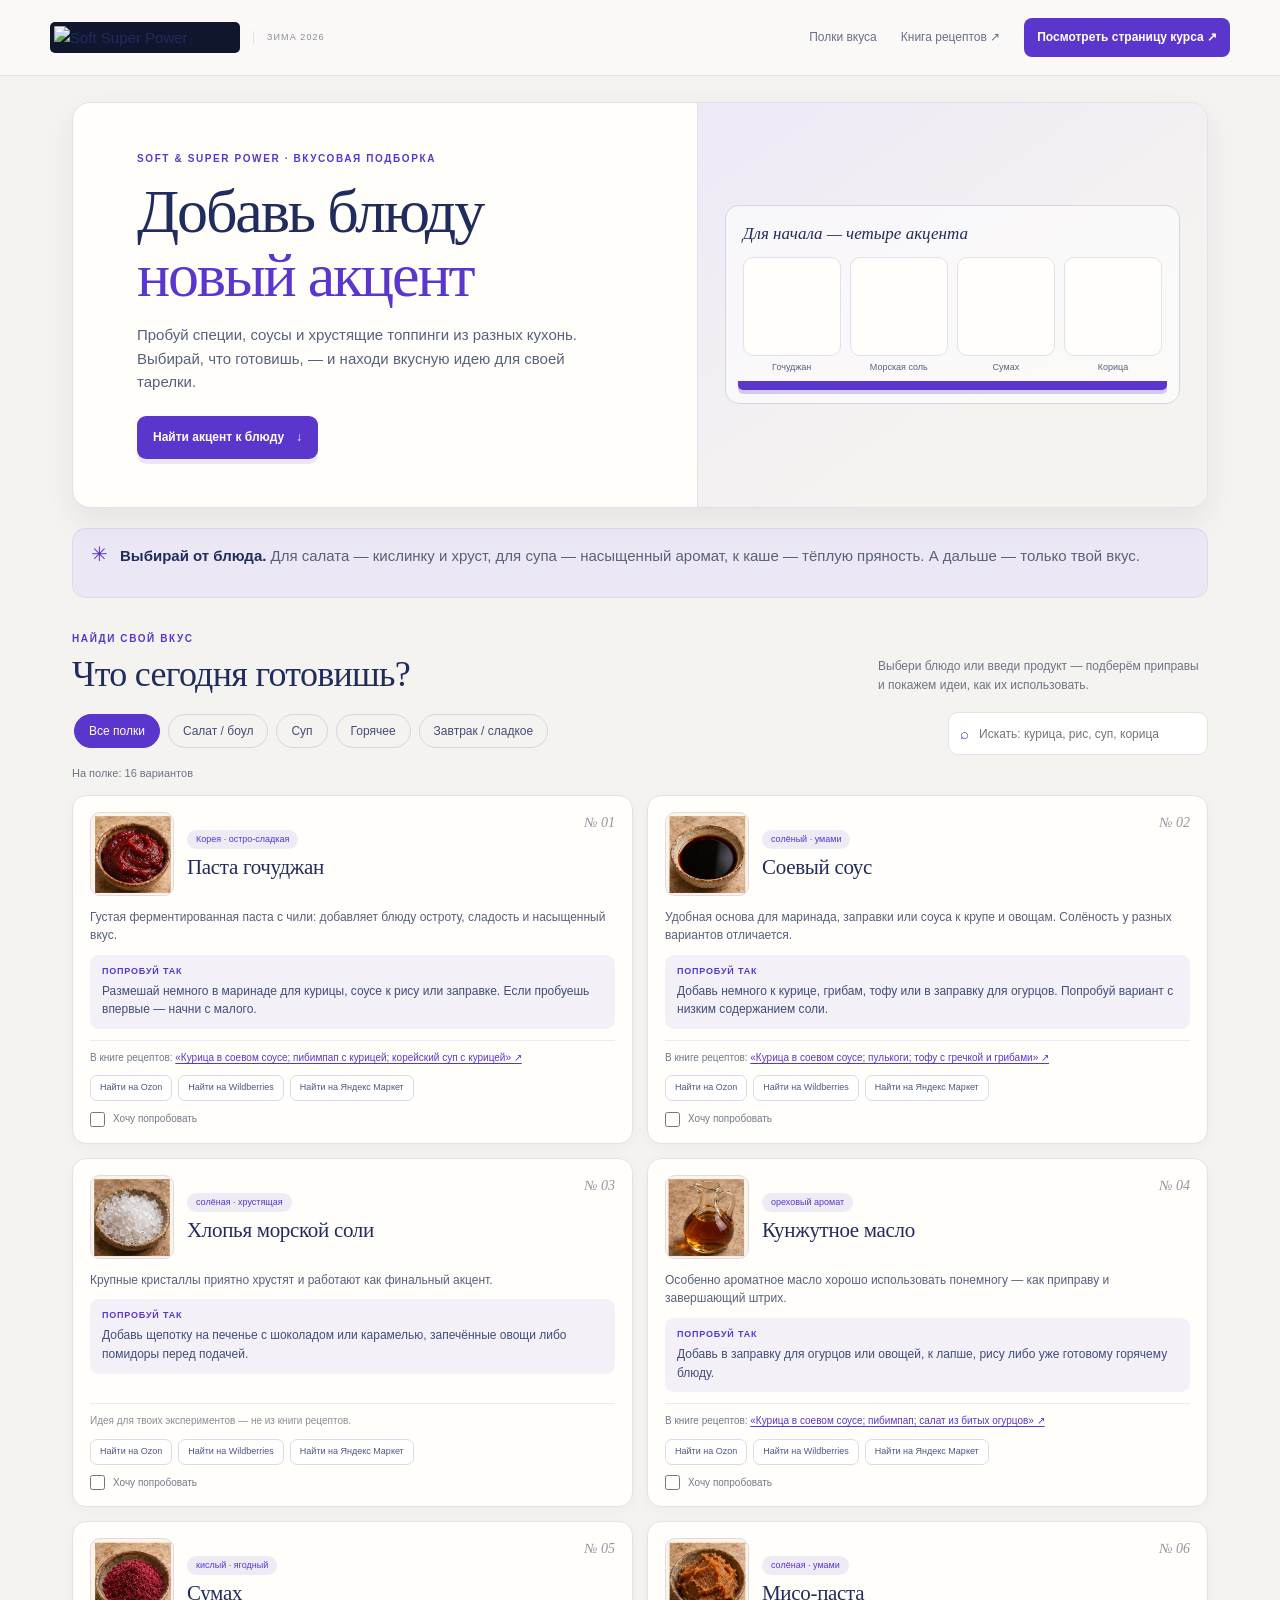
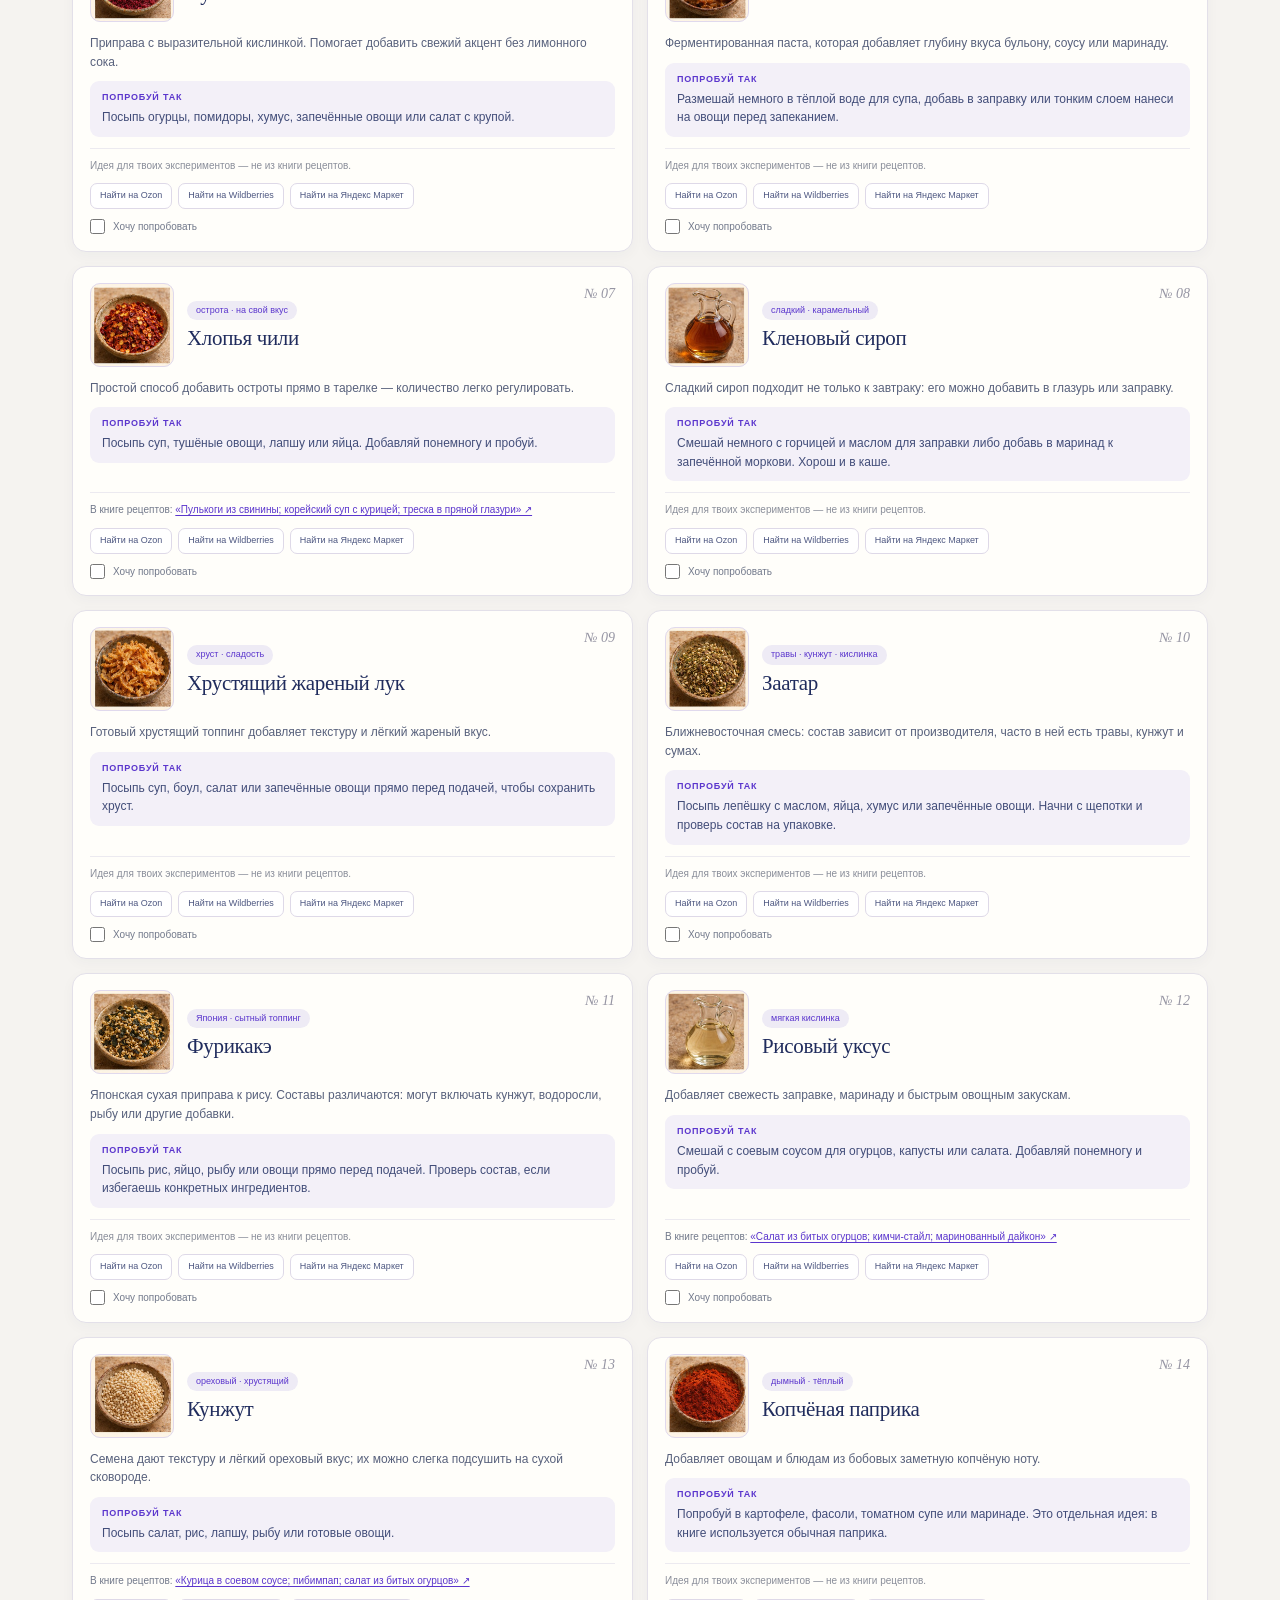
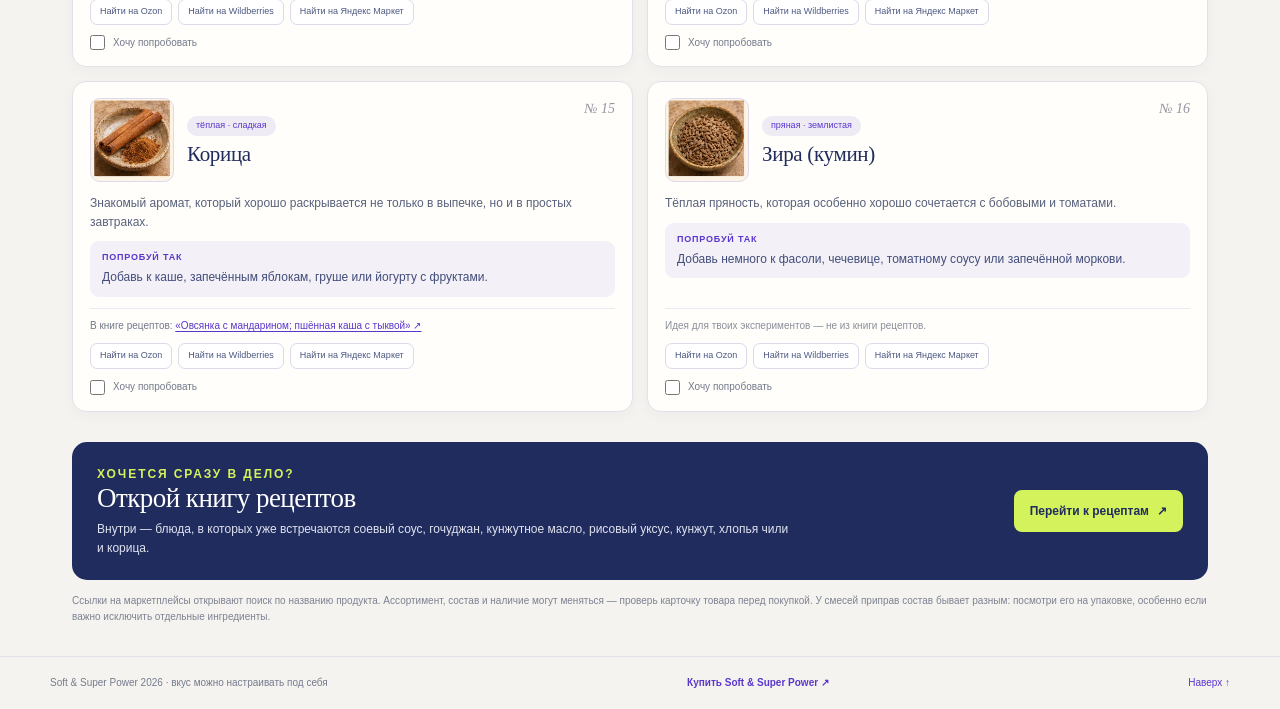
==== spices/index.html @ af10dce6 "Restore spice photos and use supplied Super Power logo" ====
<!doctype html>
<html lang="ru">
<head>
<meta charset="utf-8">
<meta name="viewport" content="width=device-width, initial-scale=1">
<meta name="theme-color" content="#f4f2eb">
<meta name="description" content="Идеи, как добавлять специи и яркие вкусовые акценты в привычные блюда.">
<title>Полка специй — Soft &amp; Super Power</title>
<style>
:root{--paper:#f5f3f0;--card:#fffefa;--ink:#202c5d;--muted:#6e7485;--line:#e3e0e9;--purple:#5b36cd;--lavender:#b6a0ed;--lime:#d3f25b;--blue:#acc9e8;--pale:#eee9f7;--shadow:0 12px 30px rgba(32,44,93,.08);--serif:Georgia,"Times New Roman",serif;--sans:Arial,Helvetica,sans-serif}
*{box-sizing:border-box}
html{scroll-behavior:smooth;scroll-padding-top:92px}
body{margin:0;background:var(--paper);color:var(--ink);font:15px/1.55 var(--sans)}
a{color:inherit}
.topbar{min-height:76px;display:flex;align-items:center;justify-content:space-between;gap:18px;padding:10px max(22px,calc((100vw - 1180px)/2));border-bottom:1px solid #e3e0e9;background:rgba(250,249,247,.96);position:sticky;top:0;z-index:5;backdrop-filter:blur(12px)}
.brand{display:flex;align-items:center;gap:13px;text-decoration:none}
.brand-logo{display:block;width:min(190px,40vw);height:auto;max-height:58px;object-fit:contain;background:#10162e;border-radius:5px;padding:4px}
.brand-season{font-size:9px;letter-spacing:.12em;color:#8a8d99;border-left:1px solid var(--line);padding-left:13px;line-height:1.5}
.topnav{display:flex;gap:24px;align-items:center}.topnav a{font-size:12px;text-decoration:none;color:#68718a}.topnav a:hover{color:var(--purple)}
.topnav .course-link{background:var(--purple);color:white;border-radius:8px;padding:10px 13px;font-weight:700}.topnav .course-link:hover{background:#4526aa;color:white}
.wrap{max-width:1180px;margin:0 auto;padding:0 22px}
.hero{margin:26px auto 0;min-height:395px;border-radius:18px;overflow:hidden;position:relative;background:var(--card);border:1px solid #e3e0e9;box-shadow:var(--shadow);display:grid;grid-template-columns:1.1fr .9fr;align-items:stretch}
.hero-copy{padding:48px clamp(26px,5vw,64px);align-self:center}
.eyebrow{font-size:10px;font-weight:700;letter-spacing:.16em;text-transform:uppercase;color:var(--purple);margin:0 0 12px}
h1,h2,h3,p{margin-top:0}
h1{font:500 clamp(38px,5vw,62px)/1.04 var(--serif);letter-spacing:-.035em;margin-bottom:16px;max-width:600px}
h1 em{font-style:normal;color:var(--purple)}
.hero-copy>p:not(.eyebrow){max-width:480px;color:#58617c;margin:0;font-size:15px}
.market-cta{display:inline-flex;align-items:center;gap:12px;margin-top:23px;background:var(--purple);color:white;border-radius:9px;padding:12px 16px;font-weight:700;font-size:12px;text-decoration:none;box-shadow:0 5px 0 rgba(91,54,205,.12)}
.market-cta:hover{background:#4526aa;transform:translateY(-1px)}
.hero-display{background:linear-gradient(145deg,#eee9f7,#f5f3f0 68%);border-left:1px solid var(--line);padding:27px;display:flex;align-items:center}
.illustrated-shelf{width:100%;border:1px solid #d9d3e6;border-radius:14px;background:rgba(255,255,255,.58);padding:18px 17px 13px;position:relative}
.shelf-caption{font:italic 17px var(--serif);color:var(--ink);margin:0 0 13px}
.shelf-items{display:grid;grid-template-columns:repeat(4,minmax(0,1fr));gap:9px}
.shelf-item{min-width:0;text-align:center;font-size:9px;line-height:1.2;color:#58617c}
.shelf-item .mini-icon{width:100%;aspect-ratio:1;display:grid;place-items:center;background:var(--card);border:1px solid #e3e0e9;border-radius:10px;margin-bottom:6px}
.mini-icon{display:block;width:100%;aspect-ratio:1;background-image:url("spice-shelf-grid.jpg");background-repeat:no-repeat;background-size:400% 400%;border-radius:8px}
.shelf-board{height:9px;border-radius:0 0 5px 5px;background:var(--purple);margin:9px -5px 0;box-shadow:0 4px 0 #d4c9ed}
.callout{background:#ece7f5;border:1px solid #e0d9ed;border-radius:13px;padding:15px 18px;margin:20px 0 31px;display:flex;align-items:flex-start;gap:12px;color:#58617c}
.callout strong{color:var(--ink)}.callout .spark{flex:0 0 auto;color:var(--purple);font-size:20px;line-height:1}
.section-head{display:flex;align-items:end;justify-content:space-between;gap:20px;margin:33px 0 16px}
.section-head .eyebrow{color:var(--purple);margin-bottom:7px}
h2{font:500 clamp(27px,3vw,36px)/1.14 var(--serif);margin-bottom:0;letter-spacing:-.02em}
.section-note{font-size:12px;color:var(--muted);max-width:330px;margin:0}
.finder{display:grid;grid-template-columns:minmax(0,1fr) auto;align-items:center;gap:16px;margin-bottom:8px}
.filters{display:flex;gap:8px;overflow-x:auto;padding:3px 2px 9px;scrollbar-width:thin}
.filter{white-space:nowrap;border:1px solid #d8d3e5;border-radius:30px;background:transparent;color:#424d79;padding:9px 14px;font:12px var(--sans);cursor:pointer;transition:.18s}
.filter:hover{border-color:var(--purple);background:#f2eff8}.filter[aria-pressed=true]{background:var(--purple);border-color:var(--purple);color:white}
.search-box{border:1px solid var(--line);background:white;border-radius:10px;display:flex;align-items:center;gap:8px;padding:9px 11px;color:var(--purple);min-width:260px}
.search-box input{border:0;outline:0;font:12px var(--sans);width:100%;color:var(--ink);background:transparent}
.search-box:focus-within{outline:2px solid var(--lavender);outline-offset:2px}
.results{font-size:11px;color:var(--muted);margin:0 0 13px}
.grid{display:grid;grid-template-columns:repeat(2,minmax(0,1fr));gap:14px}
.card{background:var(--card);border:1px solid var(--line);border-radius:14px;padding:16px 17px;box-shadow:0 4px 14px rgba(32,44,93,.035);display:flex;flex-direction:column;min-width:0;transition:transform .18s,box-shadow .18s}
.card:hover{transform:translateY(-2px);box-shadow:var(--shadow)}
.card[hidden]{display:none}
.card-top{display:flex;justify-content:space-between;align-items:center;gap:12px}
.card-heading{display:flex;align-items:center;gap:13px;min-width:0}.card-copy{min-width:0}.card-copy .tag{margin-bottom:4px}
.card h3{font:500 21px/1.12 var(--serif);margin:3px 0 3px;letter-spacing:-.015em}
.product-icon{width:84px;height:84px;flex:0 0 84px;display:block;border-radius:10px;background-color:#eee9f7;background-image:url("spice-shelf-grid.jpg");background-repeat:no-repeat;background-size:400% 400%;border:1px solid #e0d9ed}
.product-icon .accent{stroke:var(--purple);fill:var(--lime)}
.tag{display:inline-block;border-radius:30px;background:#eeebf5;color:#5b36cd;padding:4px 9px;font-size:9px;line-height:1.25}
.number{font:italic 14px var(--serif);color:#9695a3;white-space:nowrap;align-self:flex-start;margin-top:3px}
.desc{font-size:12px;color:#58617c;margin:12px 0 10px}
.try{font-size:12px;color:#424d79;padding:10px 12px;background:#f3f0f8;border-radius:9px;margin-bottom:11px}
.try strong{display:block;color:var(--purple);font-size:9px;letter-spacing:.09em;text-transform:uppercase;margin-bottom:3px}
.book-ref{border-top:1px solid #eceaf0;padding-top:9px;margin-top:auto;margin-bottom:10px;font-size:10px;color:#72798b}
.book-ref a{color:var(--purple);text-decoration-thickness:1px;text-underline-offset:2px}
.book-ref .idea{color:#8a8e9a}
.actions{display:flex;gap:6px;flex-wrap:wrap}
.market{border:1px solid #ded9e8;border-radius:7px;padding:7px 9px;text-decoration:none;color:#4d5781;font-size:9px;line-height:1.1;background:white;transition:.15s}
.market:hover,.market:focus-visible{border-color:var(--purple);background:#eeebf5;outline:none}
.tried{margin-top:10px;display:flex;align-items:center;gap:8px;color:#72798b;font-size:10px;cursor:pointer;user-select:none}
.tried input{width:15px;height:15px;accent-color:var(--purple);margin:0}
.tried input:focus-visible{outline:2px solid var(--purple);outline-offset:2px}
.card.is-tried{background:#fbfaff;border-color:#b6a0ed}.card.is-tried h3:after{content:" ✓";font:13px var(--sans);color:var(--purple)}
.empty{grid-column:1/-1;padding:32px;text-align:center;color:var(--muted);background:var(--card);border-radius:14px;border:1px solid var(--line)}
.guide{margin:30px 0 0;background:#202c5d;border-radius:15px;padding:23px 25px;display:grid;grid-template-columns:1fr auto;align-items:center;gap:20px;color:white}
.guide .eyebrow{color:var(--lime)}.guide h2{font-size:27px;margin:0 0 6px;color:white}.guide p{margin:0;color:#e0e3f0;font-size:12px;max-width:700px}
.guide-link{display:inline-flex;align-items:center;gap:8px;text-decoration:none;color:#202c5d;background:var(--lime);padding:12px 16px;border-radius:8px;font-size:12px;font-weight:700;white-space:nowrap}
.guide-link:hover{background:#e3ff82}
.note{font-size:10px;color:#7d8291;margin:13px 0 32px}
footer{border-top:1px solid var(--line);padding:18px max(22px,calc((100vw - 1180px)/2));display:flex;justify-content:space-between;align-items:center;gap:14px;color:#747b8c;font-size:10px}
footer a{color:var(--purple);text-decoration:none}footer .footer-course{font-weight:700}
@media(max-width:850px){.topnav{gap:13px}.finder{grid-template-columns:1fr}.search-box{min-width:0;width:min(100%,380px)}.section-head{align-items:flex-start}.section-note{max-width:260px}}
@media(max-width:620px){.topbar{min-height:64px;padding:8px 15px;gap:8px}.brand{gap:8px}.brand-logo{width:min(145px,38vw);max-height:46px}.brand-season{font-size:8px;padding-left:8px}.topnav{gap:0}.topnav a:not(.course-link){display:none}.topnav .course-link{font-size:9px;padding:9px 10px;max-width:150px;text-align:center}
.wrap{padding:0 15px}.hero{margin-top:14px;grid-template-columns:1fr;min-height:0}.hero-copy{padding:26px 21px 20px}h1{font-size:clamp(37px,10vw,48px);max-width:100%;margin-bottom:11px}.hero-copy>p:not(.eyebrow){font-size:13px;line-height:1.5}.eyebrow{font-size:9px;margin-bottom:8px}.market-cta{margin-top:16px;padding:11px 13px;font-size:11px}.hero-display{border-left:0;border-top:1px solid var(--line);padding:14px 16px 17px}.illustrated-shelf{padding:11px 10px 9px}.shelf-caption{font-size:14px;margin-bottom:9px}.shelf-items{grid-template-columns:repeat(2,minmax(0,1fr));gap:10px 12px}.shelf-item{font-size:9px}.shelf-item .mini-icon{border-radius:8px;margin-bottom:5px}.shelf-item:nth-child(-n+2){border-bottom:5px solid var(--purple);padding-bottom:8px}.shelf-board{height:7px;margin-top:7px}
.callout{margin:14px 0 25px;padding:13px 14px;font-size:12px;line-height:1.5}.section-head{display:block;margin:27px 0 12px}.section-note{max-width:100%;margin-top:8px}.finder{gap:8px}.filters{margin-right:-15px;padding-right:15px}.search-box{width:100%}.grid{grid-template-columns:1fr;gap:10px}.card{padding:13px}.card h3{font-size:19px}.product-icon{width:72px;height:72px;flex-basis:72px;border-radius:9px}.desc{font-size:12px}.try{font-size:11px}.market{font-size:8px;padding:7px 8px}
.guide{grid-template-columns:1fr;padding:19px 17px;gap:13px}.guide h2{font-size:25px}.guide-link{justify-content:center;width:100%}.note{line-height:1.45;margin-bottom:25px}footer{padding:16px 15px;align-items:flex-start;flex-wrap:wrap}footer .footer-course{width:100%;order:-1}}
@media(max-width:360px){.brand-logo{width:min(128px,42vw)}.brand-season{display:none}.hero-copy{padding:23px 17px 17px}.product-icon{width:60px;height:60px;flex-basis:60px}.card-heading{gap:10px}.card h3{font-size:18px}.market{font-size:8px;padding:7px 6px}}
</style>
</head>
<body>
<header class="topbar">
<a class="brand" href="https://kseniajarikova.github.io/seasonka-winter-menu/" aria-label="Super Power — к книге рецептов">
<img class="brand-logo" src="super-power-logo.png" alt="Soft Super Power">
<span class="brand-season">ЗИМА 2026</span>
</a>
<nav class="topnav" aria-label="Основная навигация">
<a href="#shelves">Полки вкуса</a><a href="https://kseniajarikova.github.io/seasonka-winter-menu/#recipes">Книга рецептов ↗</a><a class="course-link" href="https://sektaschool.ru/online/winterpower">Посмотреть страницу курса ↗</a>
</nav>
</header>
<main class="wrap">
<section class="hero" aria-labelledby="page-title">
<div class="hero-copy">
<p class="eyebrow">Soft &amp; Super Power · вкусовая подборка</p>
<h1 id="page-title">Добавь блюду <em>новый акцент</em></h1>
<p>Пробуй специи, соусы и хрустящие топпинги из разных кухонь. Выбирай, что готовишь, — и находи вкусную идею для своей тарелки.</p>
<a class="market-cta" href="#shelves">Найти акцент к блюду <span aria-hidden="true">↓</span></a>
</div>
<div class="hero-display" role="group" aria-label="Приправы на полках">
<div class="illustrated-shelf">
<p class="shelf-caption">Для начала — четыре акцента</p>
<div class="shelf-items" id="heroSpices"></div>
<div class="shelf-board" aria-hidden="true"></div>
</div>
</div>
</section>
<div class="callout"><span class="spark" aria-hidden="true">✳</span><p><strong>Выбирай от блюда.</strong> Для салата — кислинку и хруст, для супа — насыщенный аромат, к каше — тёплую пряность. А дальше — только твой вкус.</p></div>
<section id="shelves" aria-labelledby="shelf-title">
<div class="section-head"><div><p class="eyebrow">Найди свой вкус</p><h2 id="shelf-title">Что сегодня готовишь?</h2></div><p class="section-note">Выбери блюдо или введи продукт — подберём приправы и покажем идеи, как их использовать.</p></div>
<div class="finder"><div class="filters" role="group" aria-label="Что готовишь?">
<button class="filter" type="button" data-filter="all" aria-pressed="true">Все полки</button>
<button class="filter" type="button" data-filter="salad" aria-pressed="false">Салат / боул</button>
<button class="filter" type="button" data-filter="soup" aria-pressed="false">Суп</button>
<button class="filter" type="button" data-filter="hot" aria-pressed="false">Горячее</button>
<button class="filter" type="button" data-filter="sweet" aria-pressed="false">Завтрак / сладкое</button>
</div><label class="search-box"><span aria-hidden="true">⌕</span><input id="spiceSearch" type="search" placeholder="Искать: курица, рис, суп, корица" aria-label="Поиск по специям и применению"></label></div>
<p class="results" id="results" aria-live="polite"></p>
<div class="grid" id="cards"></div><div class="empty" id="emptyState" hidden>Пока ничего не нашлось. Попробуй другое слово или выбери все полки.</div>
</section>
<section class="guide" aria-labelledby="guide-title">
<div><p class="eyebrow">Хочется сразу в дело?</p><h2 id="guide-title">Открой книгу рецептов</h2><p>Внутри — блюда, в которых уже встречаются соевый соус, гочуджан, кунжутное масло, рисовый уксус, кунжут, хлопья чили и корица.</p></div>
<a class="guide-link" href="https://kseniajarikova.github.io/seasonka-winter-menu/#recipes">Перейти к рецептам <span aria-hidden="true">↗</span></a>
</section>
<p class="note">Ссылки на маркетплейсы открывают поиск по названию продукта. Ассортимент, состав и наличие могут меняться — проверь карточку товара перед покупкой. У смесей приправ состав бывает разным: посмотри его на упаковке, особенно если важно исключить отдельные ингредиенты.</p>
</main>
<footer><span>Soft &amp; Super Power 2026 · вкус можно настраивать под себя</span><a class="footer-course" href="https://sektaschool.ru/online/winterpower">Купить Soft &amp; Super Power ↗</a><a href="#page-title">Наверх ↑</a></footer>
<script>
(function(){
"use strict";
var bookUrl="https://kseniajarikova.github.io/seasonka-winter-menu/#recipes";
var products=[
{id:"gochujang",name:"Паста гочуджан",tag:"Корея · остро-сладкая",desc:"Густая ферментированная паста с чили: добавляет блюду остроту, сладость и насыщенный вкус.",try:"Размешай немного в маринаде для курицы, соусе к рису или заправке. Если пробуешь впервые — начни с малого.",cats:["hot","soup"],book:"Курица в соевом соусе; пибимпап с курицей; корейский суп с курицей"},
{id:"soy",name:"Соевый соус",tag:"солёный · умами",desc:"Удобная основа для маринада, заправки или соуса к крупе и овощам. Солёность у разных вариантов отличается.",try:"Добавь немного к курице, грибам, тофу или в заправку для огурцов. Попробуй вариант с низким содержанием соли.",cats:["salad","hot","soup"],book:"Курица в соевом соусе; пулькоги; тофу с гречкой и грибами"},
{id:"salt",name:"Хлопья морской соли",tag:"солёная · хрустящая",desc:"Крупные кристаллы приятно хрустят и работают как финальный акцент.",try:"Добавь щепотку на печенье с шоколадом или карамелью, запечённые овощи либо помидоры перед подачей.",cats:["sweet","salad","hot"],book:null},
{id:"sesame-oil",name:"Кунжутное масло",tag:"ореховый аромат",desc:"Особенно ароматное масло хорошо использовать понемногу — как приправу и завершающий штрих.",try:"Добавь в заправку для огурцов или овощей, к лапше, рису либо уже готовому горячему блюду.",cats:["salad","hot","soup"],book:"Курица в соевом соусе; пибимпап; салат из битых огурцов"},
{id:"sumac",name:"Сумах",tag:"кислый · ягодный",desc:"Приправа с выразительной кислинкой. Помогает добавить свежий акцент без лимонного сока.",try:"Посыпь огурцы, помидоры, хумус, запечённые овощи или салат с крупой.",cats:["salad","hot"],book:null},
{id:"miso",name:"Мисо-паста",tag:"солёная · умами",desc:"Ферментированная паста, которая добавляет глубину вкуса бульону, соусу или маринаду.",try:"Размешай немного в тёплой воде для супа, добавь в заправку или тонким слоем нанеси на овощи перед запеканием.",cats:["soup","hot","salad"],book:null},
{id:"chili",name:"Хлопья чили",tag:"острота · на свой вкус",desc:"Простой способ добавить остроты прямо в тарелке — количество легко регулировать.",try:"Посыпь суп, тушёные овощи, лапшу или яйца. Добавляй понемногу и пробуй.",cats:["soup","hot","salad"],book:"Пулькоги из свинины; корейский суп с курицей; треска в пряной глазури"},
{id:"maple",name:"Кленовый сироп",tag:"сладкий · карамельный",desc:"Сладкий сироп подходит не только к завтраку: его можно добавить в глазурь или заправку.",try:"Смешай немного с горчицей и маслом для заправки либо добавь в маринад к запечённой моркови. Хорош и в каше.",cats:["sweet","salad","hot"],book:null},
{id:"onion",name:"Хрустящий жареный лук",tag:"хруст · сладость",desc:"Готовый хрустящий топпинг добавляет текстуру и лёгкий жареный вкус.",try:"Посыпь суп, боул, салат или запечённые овощи прямо перед подачей, чтобы сохранить хруст.",cats:["soup","salad","hot"],book:null},
{id:"zaatar",name:"Заатар",tag:"травы · кунжут · кислинка",desc:"Ближневосточная смесь: состав зависит от производителя, часто в ней есть травы, кунжут и сумах.",try:"Посыпь лепёшку с маслом, яйца, хумус или запечённые овощи. Начни с щепотки и проверь состав на упаковке.",cats:["salad","hot"],book:null},
{id:"furikake",name:"Фурикакэ",tag:"Япония · сытный топпинг",desc:"Японская сухая приправа к рису. Составы различаются: могут включать кунжут, водоросли, рыбу или другие добавки.",try:"Посыпь рис, яйцо, рыбу или овощи прямо перед подачей. Проверь состав, если избегаешь конкретных ингредиентов.",cats:["hot","soup"],book:null},
{id:"rice-vinegar",name:"Рисовый уксус",tag:"мягкая кислинка",desc:"Добавляет свежесть заправке, маринаду и быстрым овощным закускам.",try:"Смешай с соевым соусом для огурцов, капусты или салата. Добавляй понемногу и пробуй.",cats:["salad","hot","soup"],book:"Салат из битых огурцов; кимчи-стайл; маринованный дайкон"},
{id:"sesame",name:"Кунжут",tag:"ореховый · хрустящий",desc:"Семена дают текстуру и лёгкий ореховый вкус; их можно слегка подсушить на сухой сковороде.",try:"Посыпь салат, рис, лапшу, рыбу или готовые овощи.",cats:["salad","hot","soup"],book:"Курица в соевом соусе; пибимпап; салат из битых огурцов"},
{id:"smoked-paprika",name:"Копчёная паприка",tag:"дымный · тёплый",desc:"Добавляет овощам и блюдам из бобовых заметную копчёную ноту.",try:"Попробуй в картофеле, фасоли, томатном супе или маринаде. Это отдельная идея: в книге используется обычная паприка.",cats:["hot","soup"],book:null},
{id:"cinnamon",name:"Корица",tag:"тёплая · сладкая",desc:"Знакомый аромат, который хорошо раскрывается не только в выпечке, но и в простых завтраках.",try:"Добавь к каше, запечённым яблокам, груше или йогурту с фруктами.",cats:["sweet"],book:"Овсянка с мандарином; пшённая каша с тыквой"},
{id:"cumin",name:"Зира (кумин)",tag:"пряная · землистая",desc:"Тёплая пряность, которая особенно хорошо сочетается с бобовыми и томатами.",try:"Добавь немного к фасоли, чечевице, томатному соусу или запечённой моркови.",cats:["hot","soup"],book:null}
];
var labels={all:"Что сегодня готовишь?",salad:"Идеи к салату или боулу",soup:"Идеи к супу",hot:"Идеи к горячему",sweet:"Идеи к завтраку и сладкому"};
var cards=document.getElementById("cards");
var results=document.getElementById("results");
var searchInput=document.getElementById("spiceSearch");
var emptyState=document.getElementById("emptyState");
var activeFilter="all";
function make(tag,attrs,content){var el=document.createElement(tag);Object.keys(attrs||{}).forEach(function(k){if(k==="className")el.className=attrs[k];else el.setAttribute(k,attrs[k]);});if(content!==undefined)el.textContent=content;return el;}
function marketplaceUrl(base,name){return base+encodeURIComponent(name);}
function createCard(p,index){
var textSearch=(p.name+" "+p.tag+" "+p.desc+" "+p.try+" "+(p.book||"")).toLowerCase();
var article=make("article",{className:"card","data-tags":p.cats.join(" "),"data-search":textSearch});
var top=make("div",{className:"card-top"});
var left=make("div",{className:"card-heading"});
var icon=make("div",{className:"product-icon",role:"img","aria-label":"Фото продукта: "+p.name});
icon.style.backgroundPosition=((index%4)*100/3)+"% "+(Math.floor(index/4)*100/3)+"%";left.appendChild(icon);
var copy=make("div",{className:"card-copy"});
copy.appendChild(make("span",{className:"tag"},p.tag));
copy.appendChild(make("h3",{},p.name));left.appendChild(copy);
top.appendChild(left);top.appendChild(make("span",{className:"number"},"№ "+String(index+1).padStart(2,"0")));
article.appendChild(top);
article.appendChild(make("p",{className:"desc"},p.desc));
var idea=make("div",{className:"try"});idea.appendChild(make("strong",{},"Попробуй так"));idea.appendChild(document.createTextNode(p.try));article.appendChild(idea);
var ref=make("div",{className:"book-ref"});
if(p.book){ref.appendChild(make("span",{},"В книге рецептов: "));var a=make("a",{href:bookUrl,target:"_blank",rel:"noopener"},"«"+p.book+"» ↗");ref.appendChild(a);}
else ref.appendChild(make("span",{className:"idea"},"Идея для твоих экспериментов — не из книги рецептов."));
article.appendChild(ref);
var actions=make("div",{className:"actions","aria-label":"Поиск товара на маркетплейсе"});
[
["Ozon","https://www.ozon.ru/search/?text="],
["Wildberries","https://www.wildberries.ru/catalog/0/search.aspx?search="],
["Яндекс Маркет","https://market.yandex.ru/search?text="]
].forEach(function(m){var a=make("a",{className:"market",href:marketplaceUrl(m[1],p.name),target:"_blank",rel:"noopener"},"Найти на "+m[0]);actions.appendChild(a);});
article.appendChild(actions);
var label=make("label",{className:"tried"});
var check=make("input",{type:"checkbox","data-save":p.id,"aria-label":"Хочу попробовать: "+p.name});
label.appendChild(check);label.appendChild(document.createTextNode("Хочу попробовать"));
article.appendChild(label);return article;
}
products.forEach(function(p,i){cards.appendChild(createCard(p,i));});
var heroSpices=document.getElementById("heroSpices");
["gochujang","salt","sumac","cinnamon"].forEach(function(id){
var p=products.find(function(item){return item.id===id;});
if(!p)return;
var item=document.createElement("div");item.className="shelf-item";
var icon=document.createElement("span");icon.className="mini-icon";icon.setAttribute("aria-hidden","true");var heroIndex=products.indexOf(p);icon.style.backgroundPosition=((heroIndex%4)*100/3)+"% "+(Math.floor(heroIndex/4)*100/3)+"%";
var label=document.createElement("span");label.textContent=({"gochujang":"Гочуджан","salt":"Морская соль","sumac":"Сумах","cinnamon":"Корица"})[id];
item.appendChild(icon);item.appendChild(label);heroSpices.appendChild(item);
});
function renderFilter(filter){
activeFilter=filter;var visible=0;var query=searchInput.value.trim().toLowerCase();
Array.prototype.forEach.call(cards.querySelectorAll(".card"),function(card){
var tags=card.getAttribute("data-tags").split(" ");
var usageMatch=filter==="all"||tags.indexOf(filter)>=0;
var searchMatch=!query||card.getAttribute("data-search").indexOf(query)>=0;
var show=usageMatch&&searchMatch;card.hidden=!show;if(show)visible++;
});
results.textContent="На полке: "+visible+" "+(visible===1?"вариант":visible<5?"варианта":"вариантов");
emptyState.hidden=visible!==0;
document.getElementById("shelf-title").textContent=filter==="all"?"Что сегодня готовишь?":labels[filter];
Array.prototype.forEach.call(document.querySelectorAll(".filter"),function(b){b.setAttribute("aria-pressed",String(b.getAttribute("data-filter")===filter));});
}
document.querySelectorAll(".filter").forEach(function(b){b.addEventListener("click",function(){renderFilter(b.getAttribute("data-filter"));});});
searchInput.addEventListener("input",function(){renderFilter(activeFilter);});
var storageKey="softpower-spice-shelf-v1",saved={};
try{saved=JSON.parse(localStorage.getItem(storageKey)||"{}")||{};}catch(e){saved={};}
document.querySelectorAll("[data-save]").forEach(function(input){
var id=input.getAttribute("data-save"),card=input.closest(".card");
input.checked=!!saved[id];card.classList.toggle("is-tried",input.checked);
input.addEventListener("change",function(){saved[id]=input.checked;card.classList.toggle("is-tried",input.checked);try{localStorage.setItem(storageKey,JSON.stringify(saved));}catch(e){}});
});
renderFilter("all");
})();
</script>
</body>
</html>
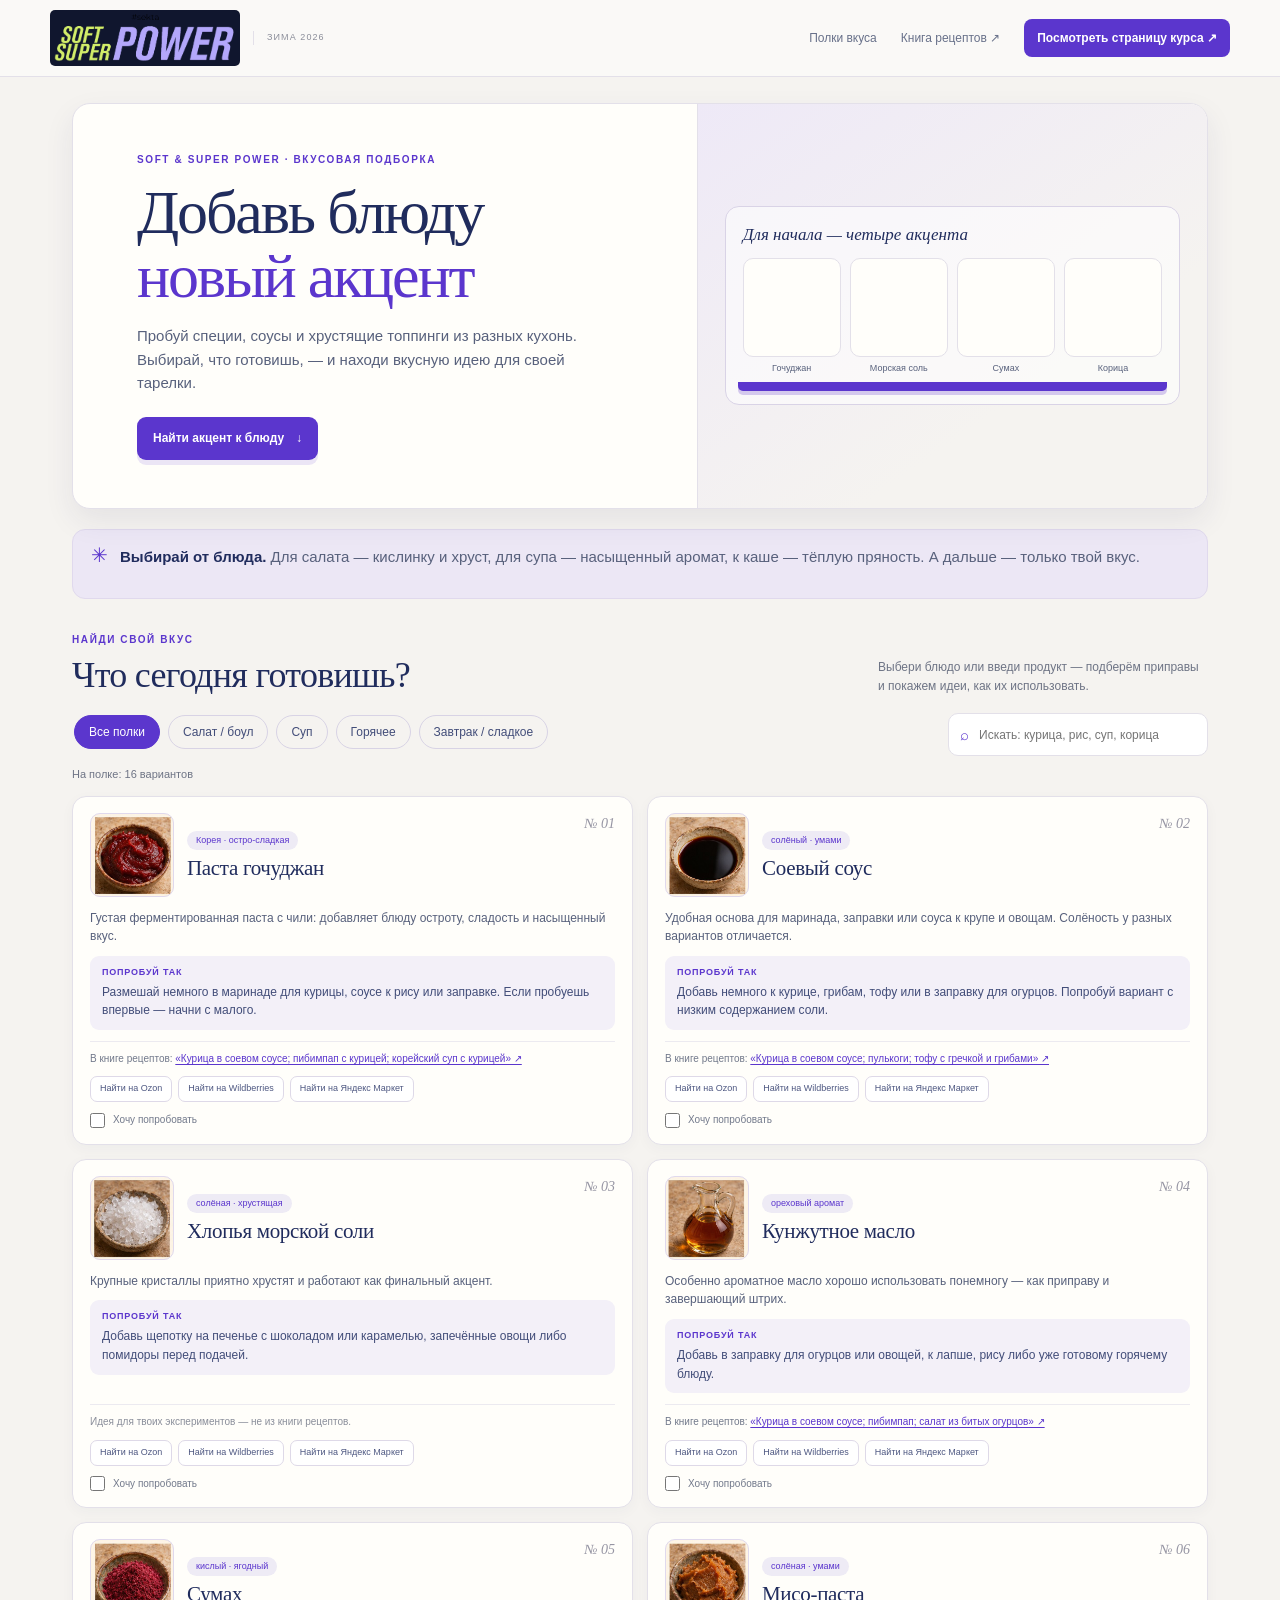
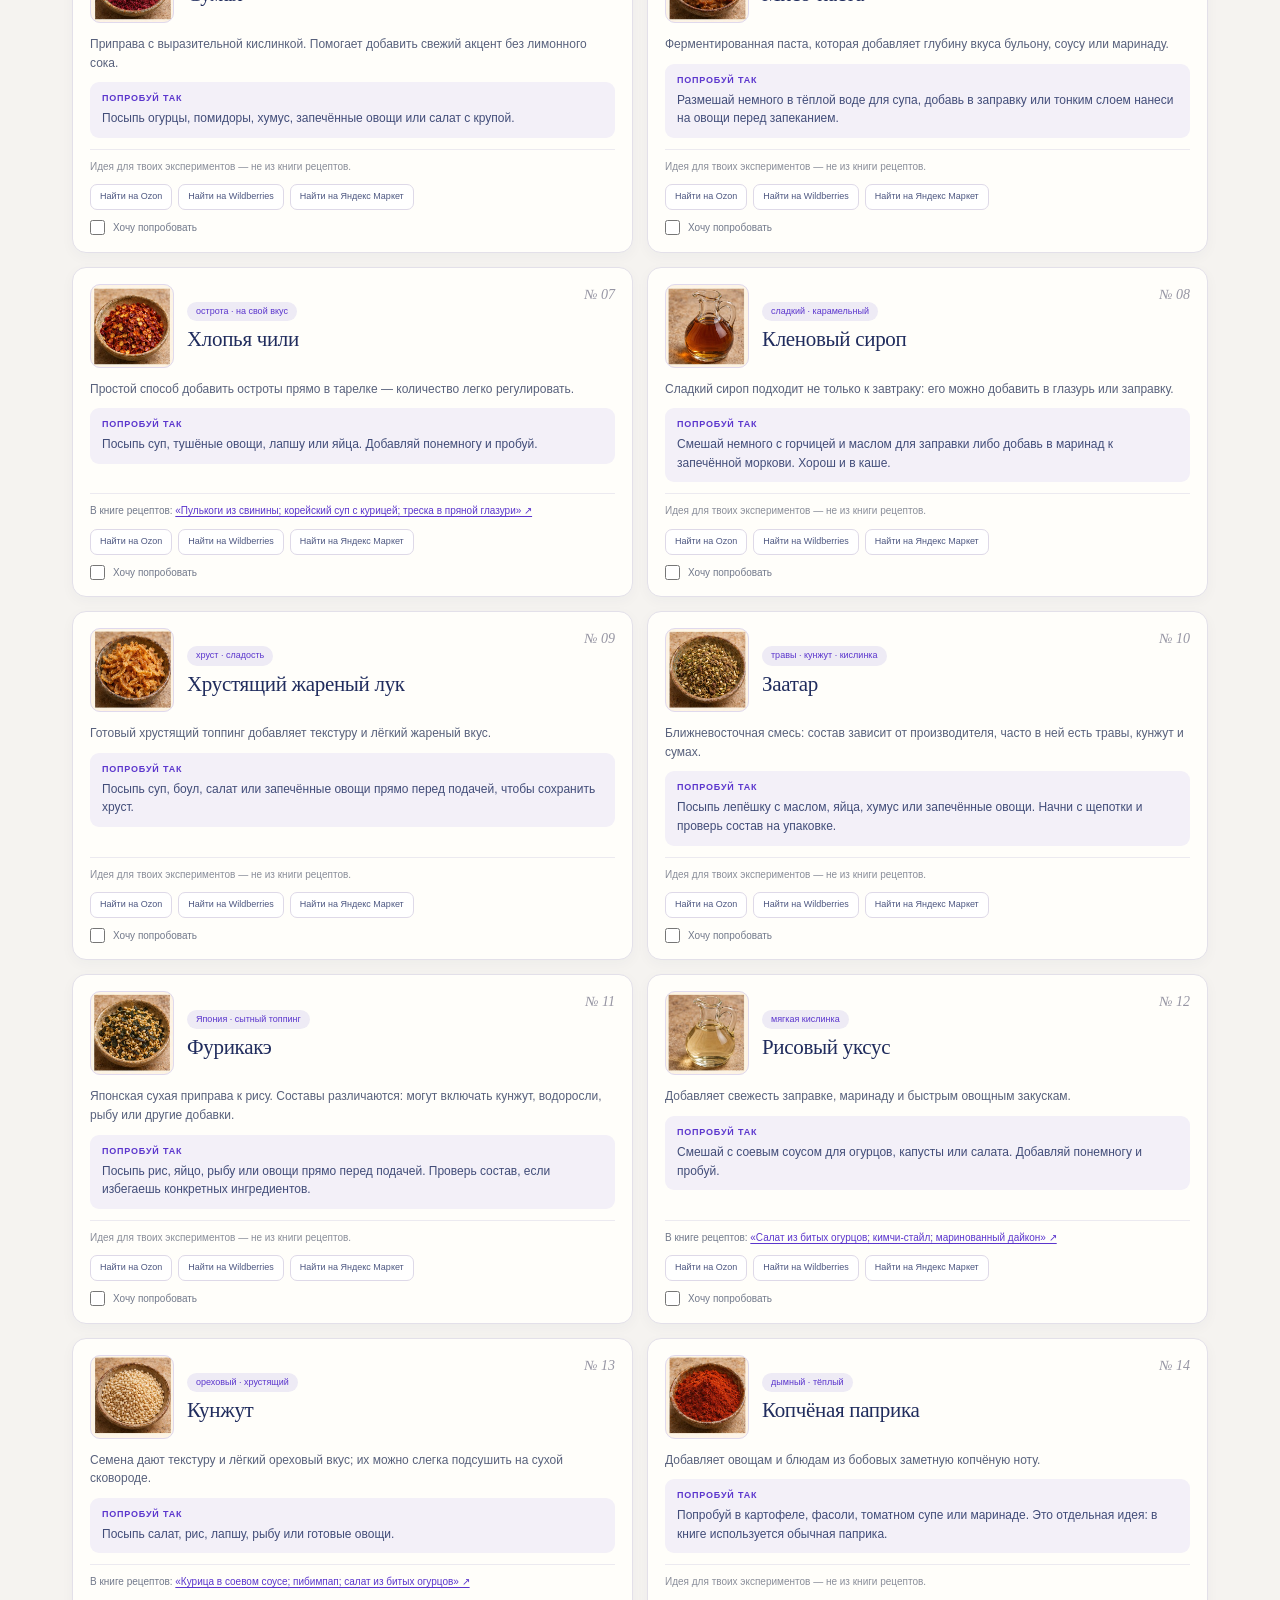
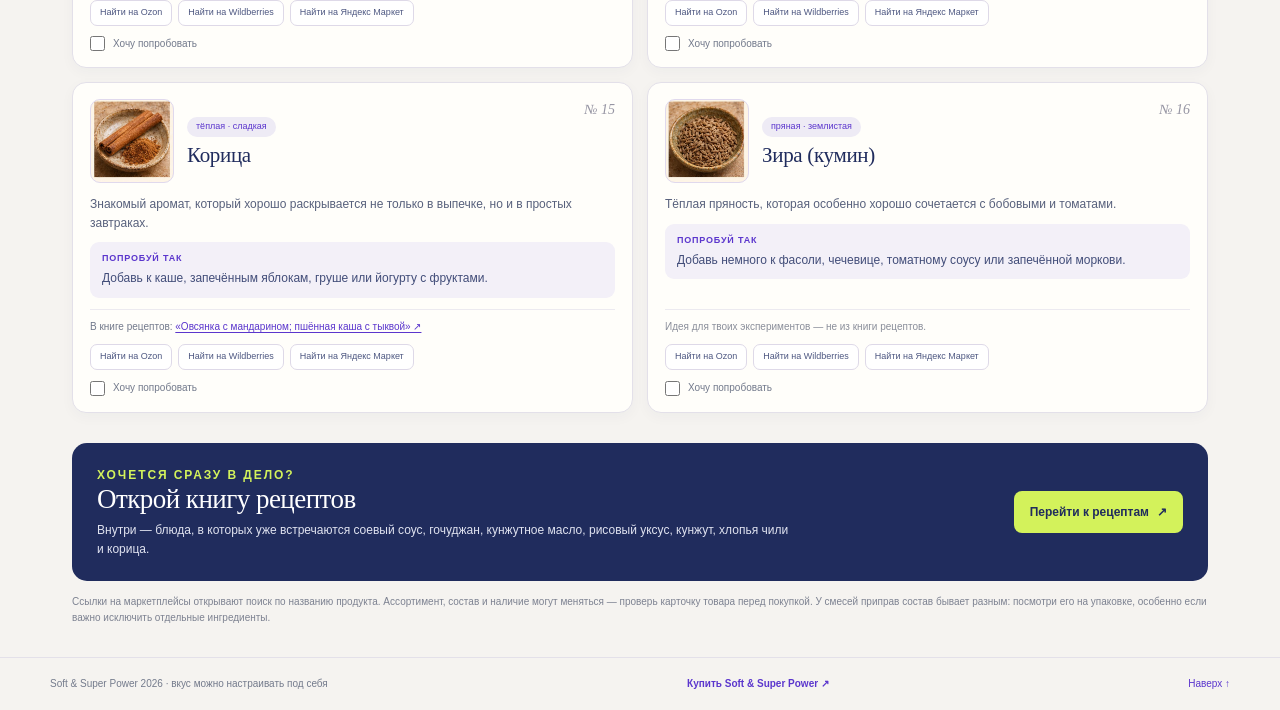
==== commit 4747747b: "Embed optimized supplied logo" ====
--- a/spices/index.html
+++ b/spices/index.html
@@ -93,7 +93,7 @@
 <body>
 <header class="topbar">
 <a class="brand" href="https://kseniajarikova.github.io/seasonka-winter-menu/" aria-label="Super Power — к книге рецептов">
-<img class="brand-logo" src="super-power-logo.png" alt="Soft Super Power">
+<img class="brand-logo" src="[data-uri]" alt="Soft Super Power">
 <span class="brand-season">ЗИМА 2026</span>
 </a>
 <nav class="topnav" aria-label="Основная навигация">
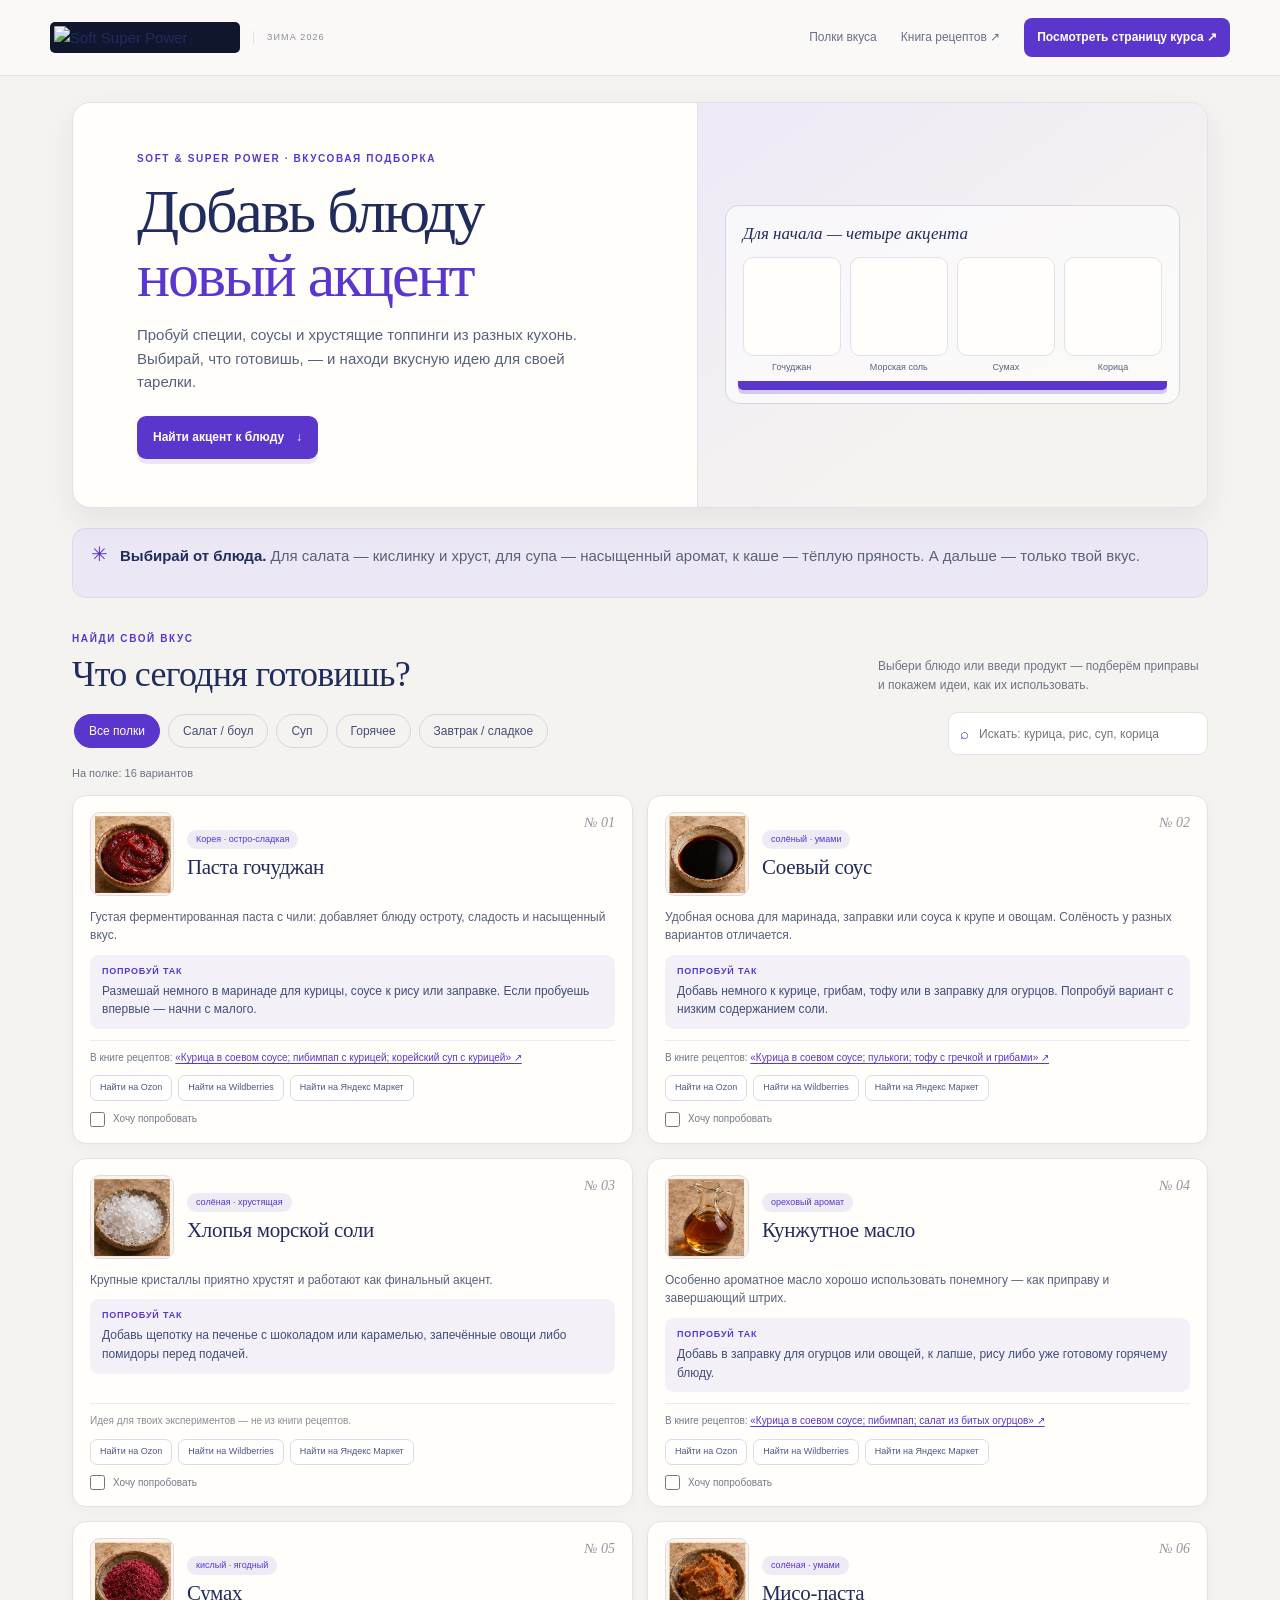
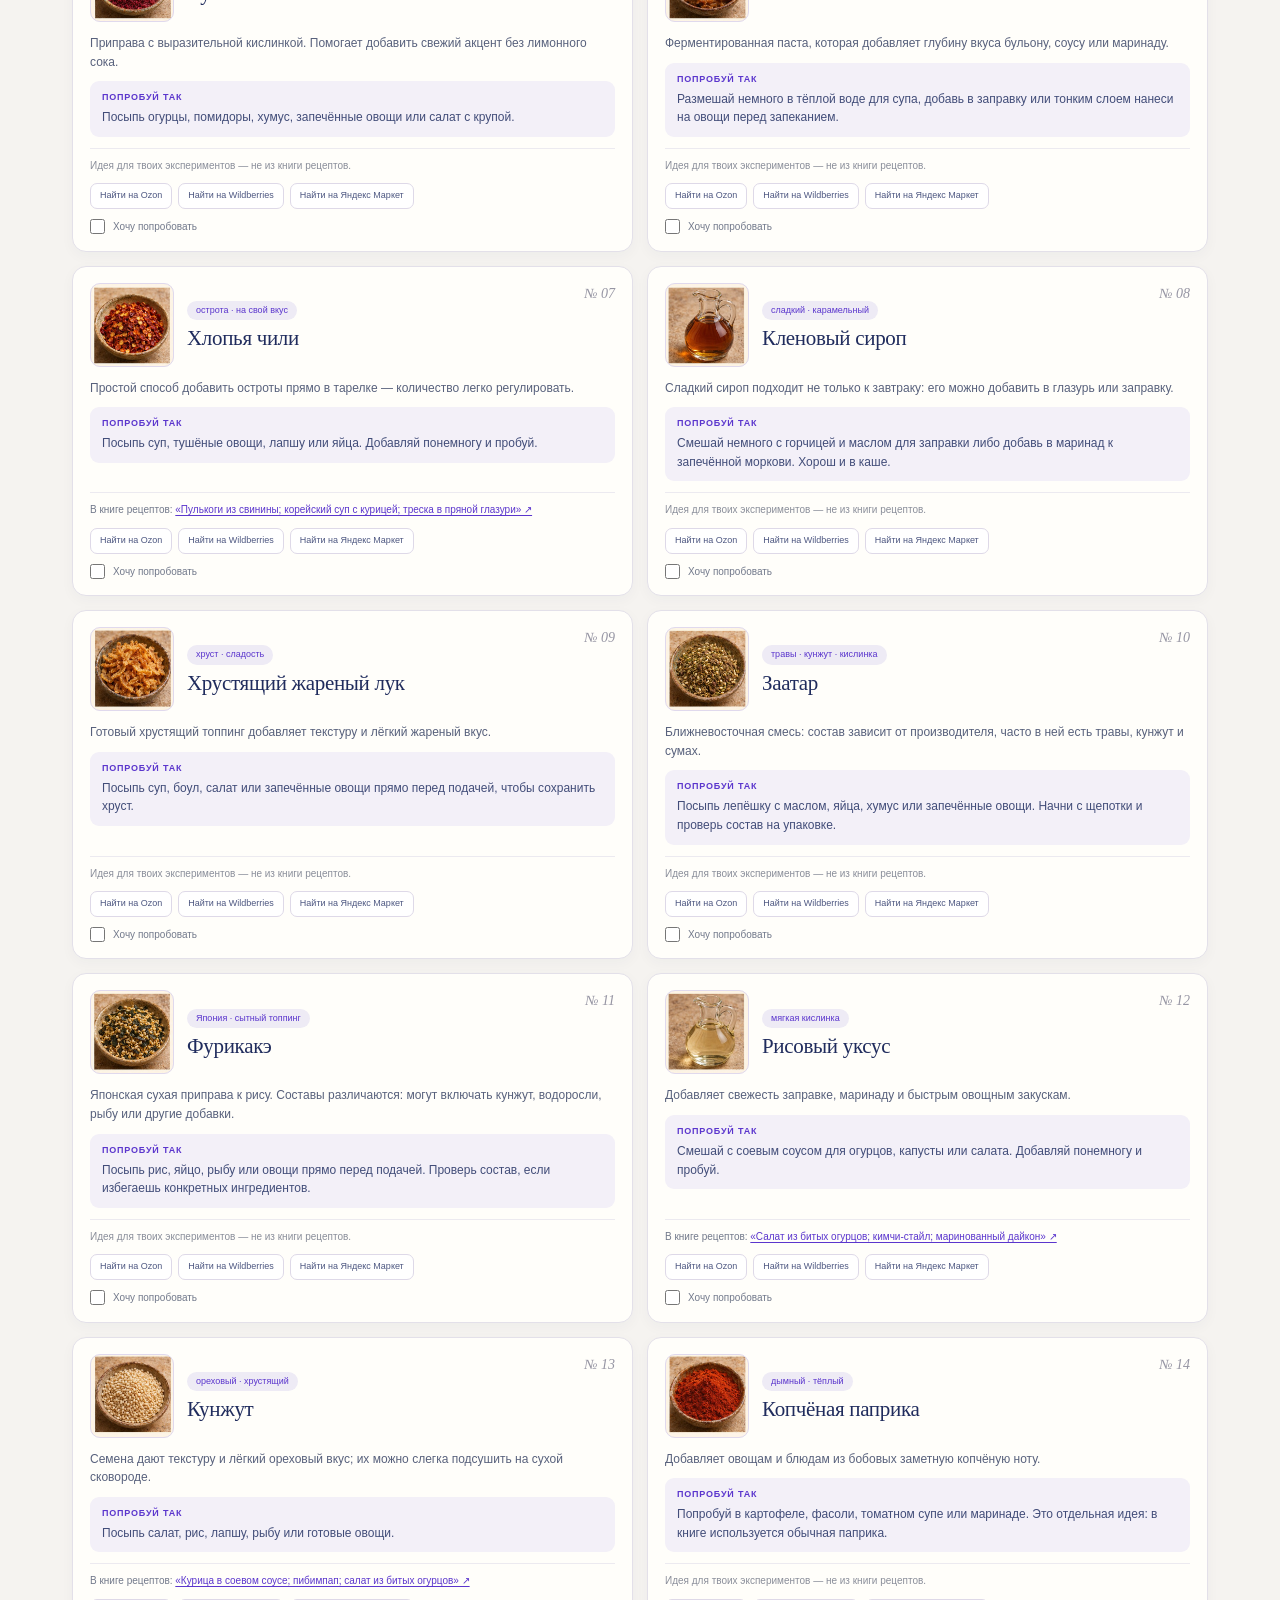
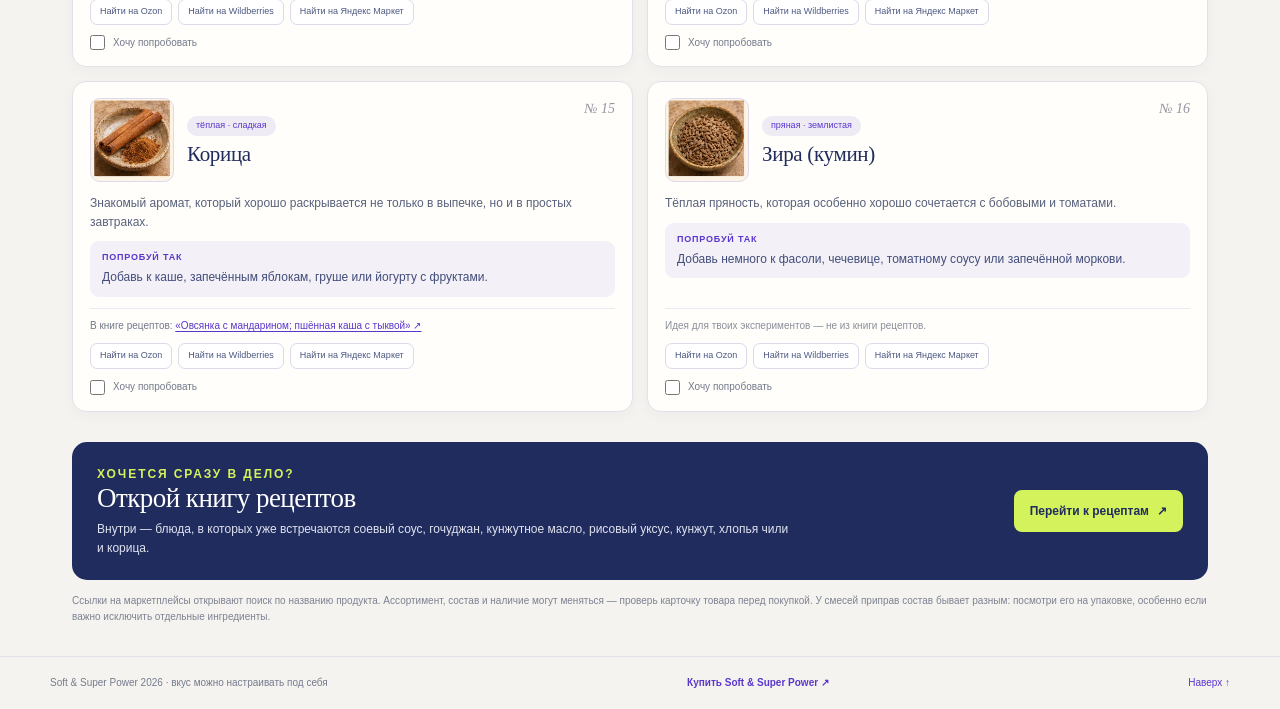
==== commit 813f0390: "Reference optimized logo asset" ====
--- a/spices/index.html
+++ b/spices/index.html
@@ -93,7 +93,7 @@
 <body>
 <header class="topbar">
 <a class="brand" href="https://kseniajarikova.github.io/seasonka-winter-menu/" aria-label="Super Power — к книге рецептов">
-<img class="brand-logo" src="[data-uri]" alt="Soft Super Power">
+<img class="brand-logo" src="super-power-logo.png" alt="Soft Super Power">
 <span class="brand-season">ЗИМА 2026</span>
 </a>
 <nav class="topnav" aria-label="Основная навигация">
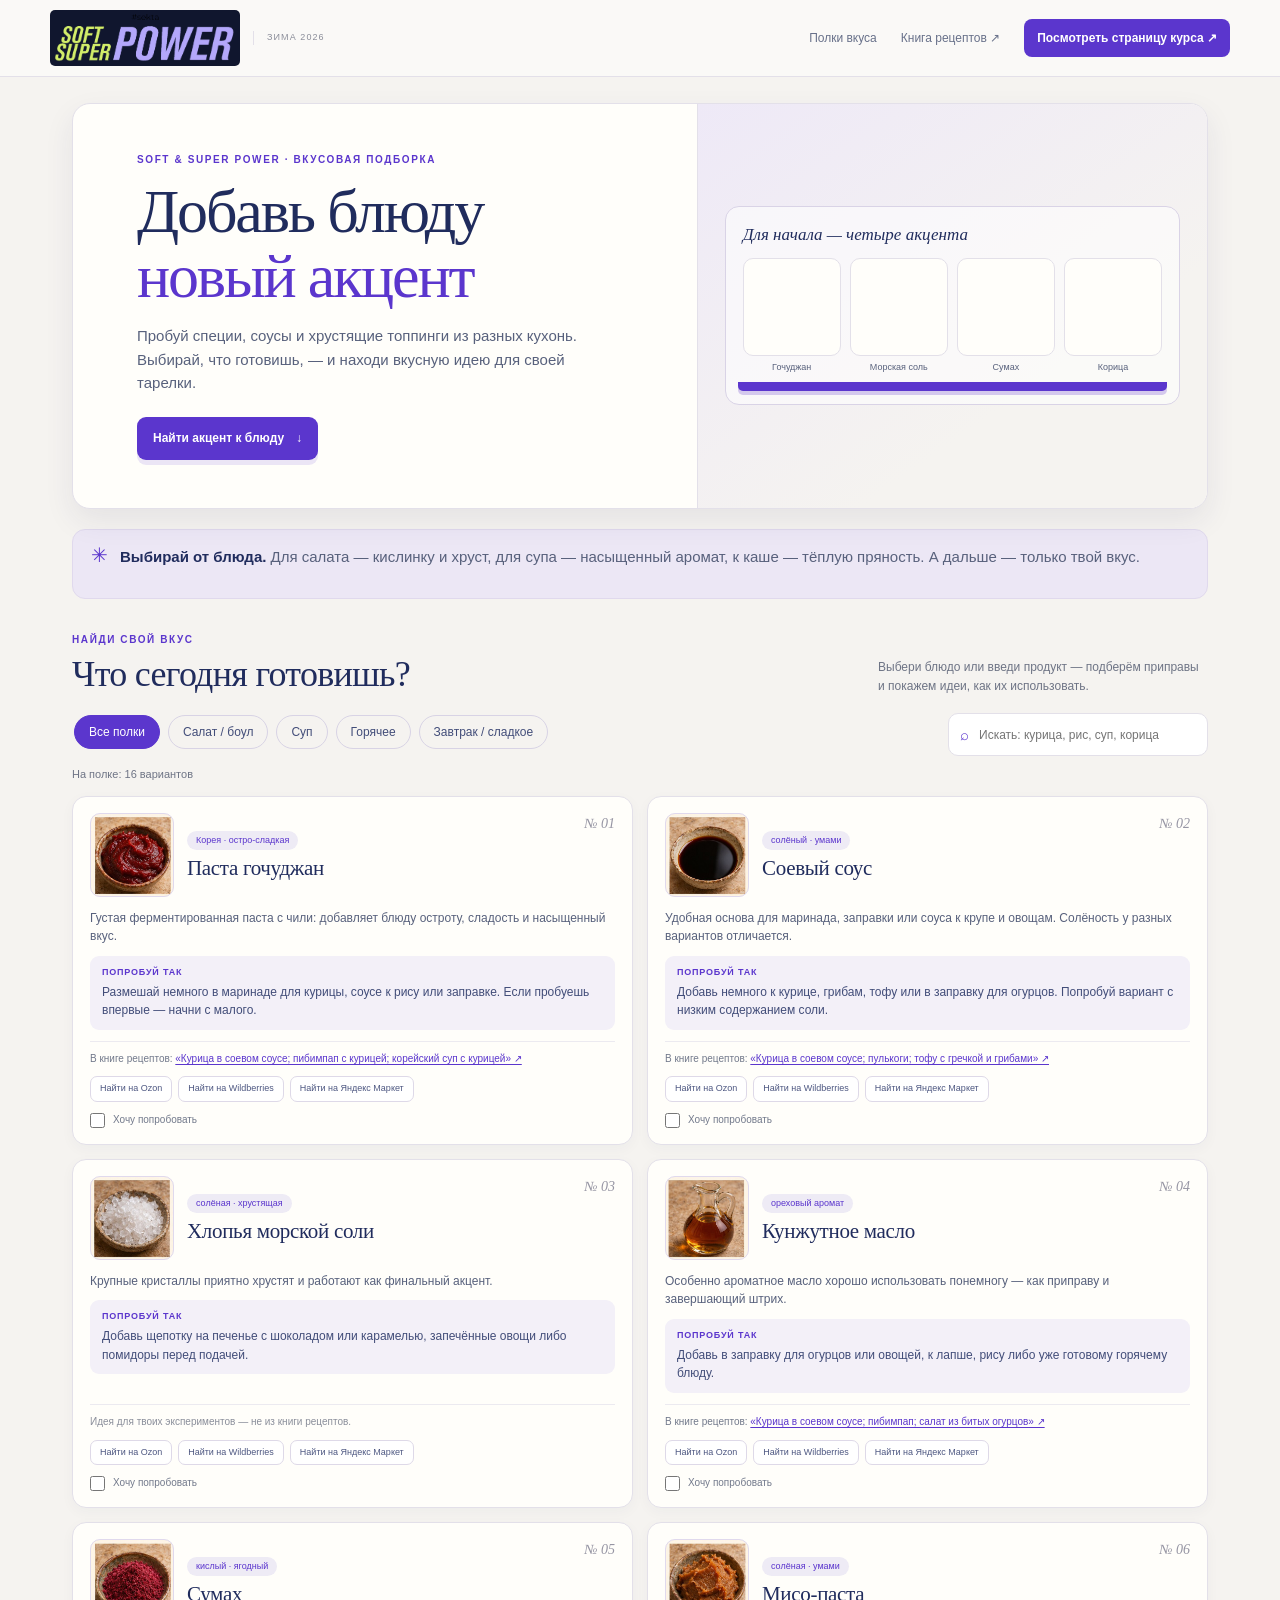
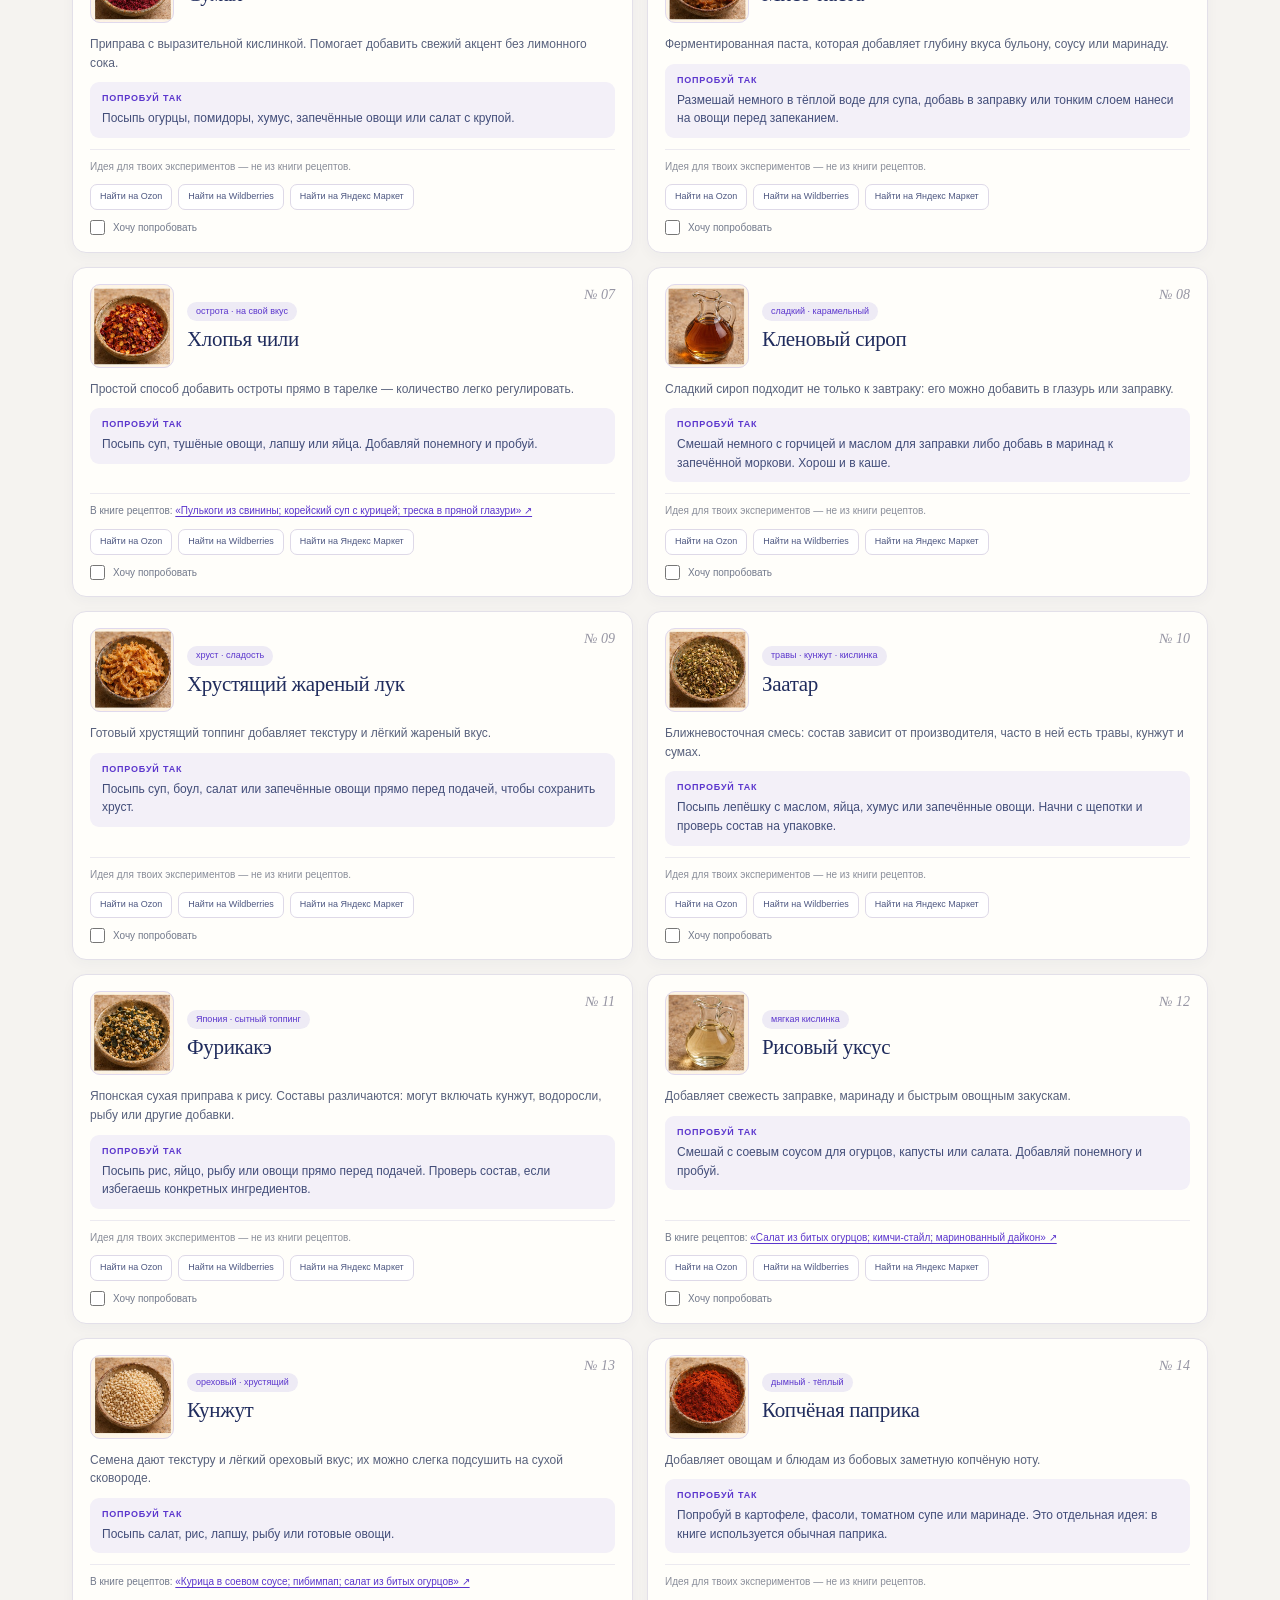
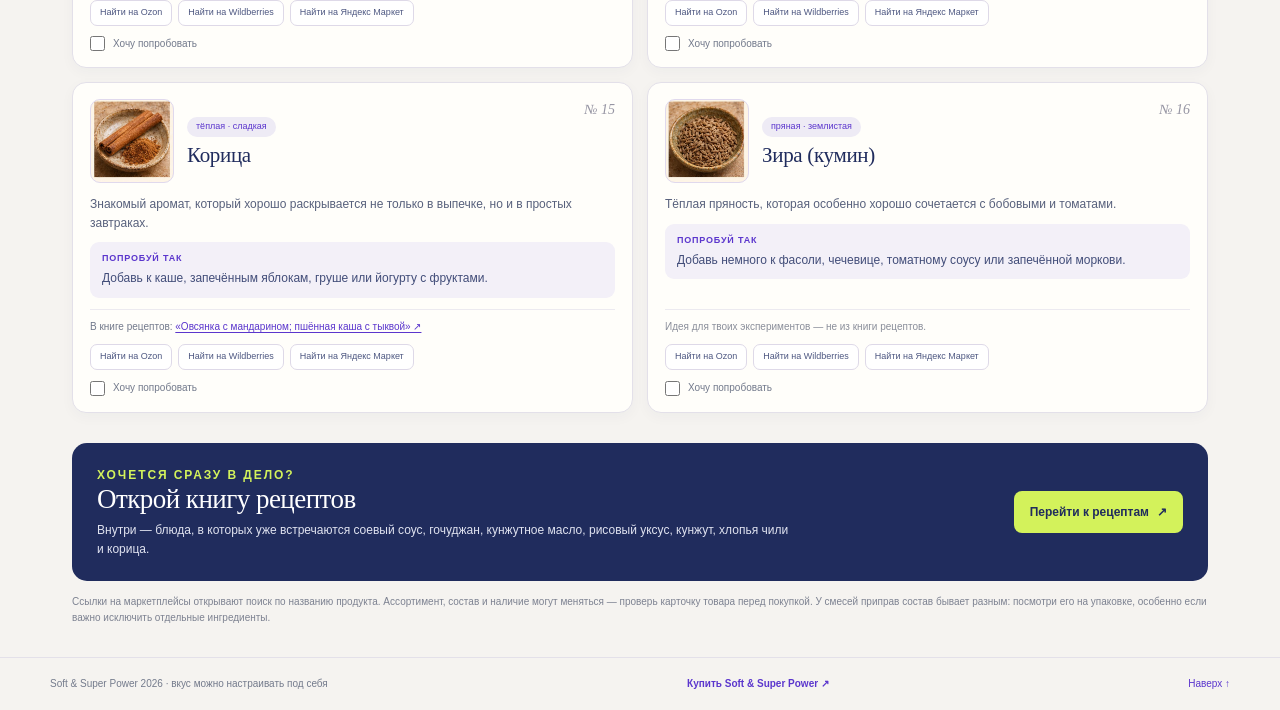
==== commit d7496374: "Use supplied Super Power logo" ====
--- a/spices/index.html
+++ b/spices/index.html
@@ -93,7 +93,7 @@
 <body>
 <header class="topbar">
 <a class="brand" href="https://kseniajarikova.github.io/seasonka-winter-menu/" aria-label="Super Power — к книге рецептов">
-<img class="brand-logo" src="super-power-logo.png" alt="Soft Super Power">
+<img class="brand-logo" src="super-power-logo.svg" alt="Soft Super Power">
 <span class="brand-season">ЗИМА 2026</span>
 </a>
 <nav class="topnav" aria-label="Основная навигация">
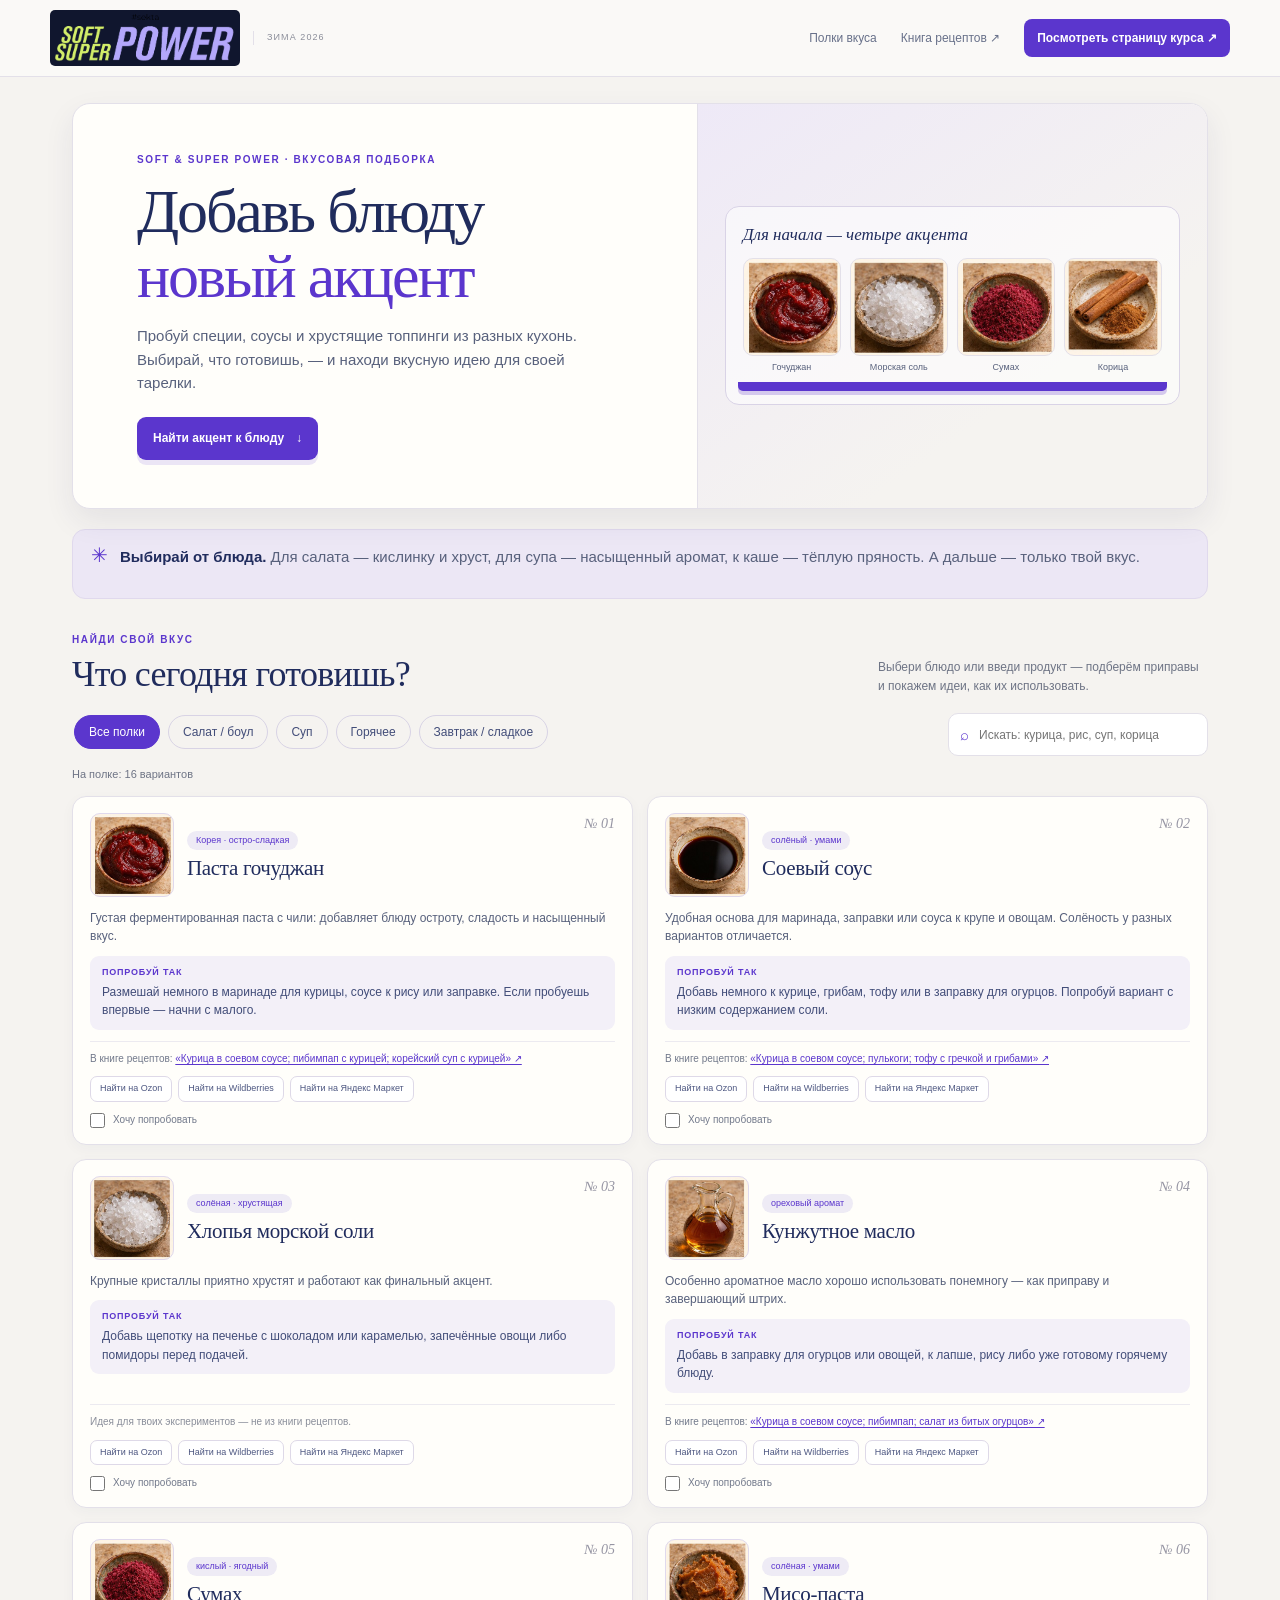
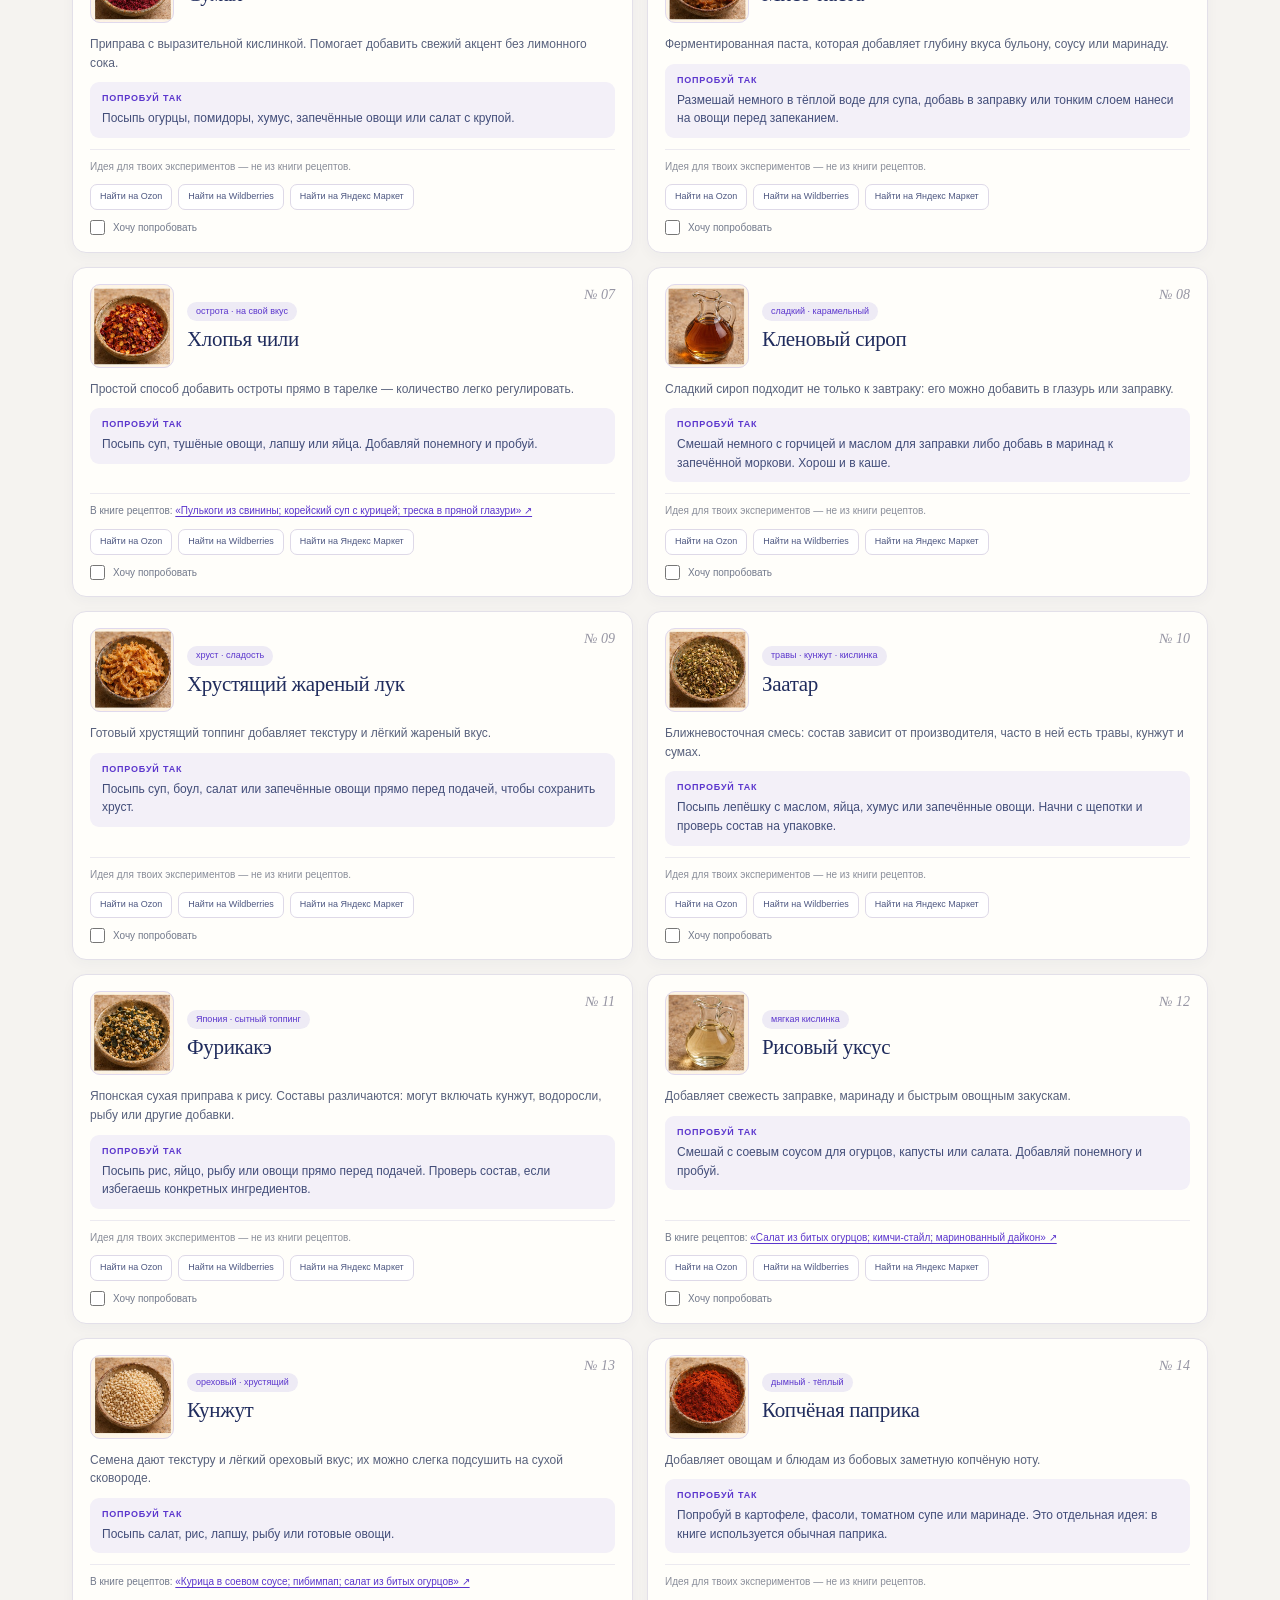
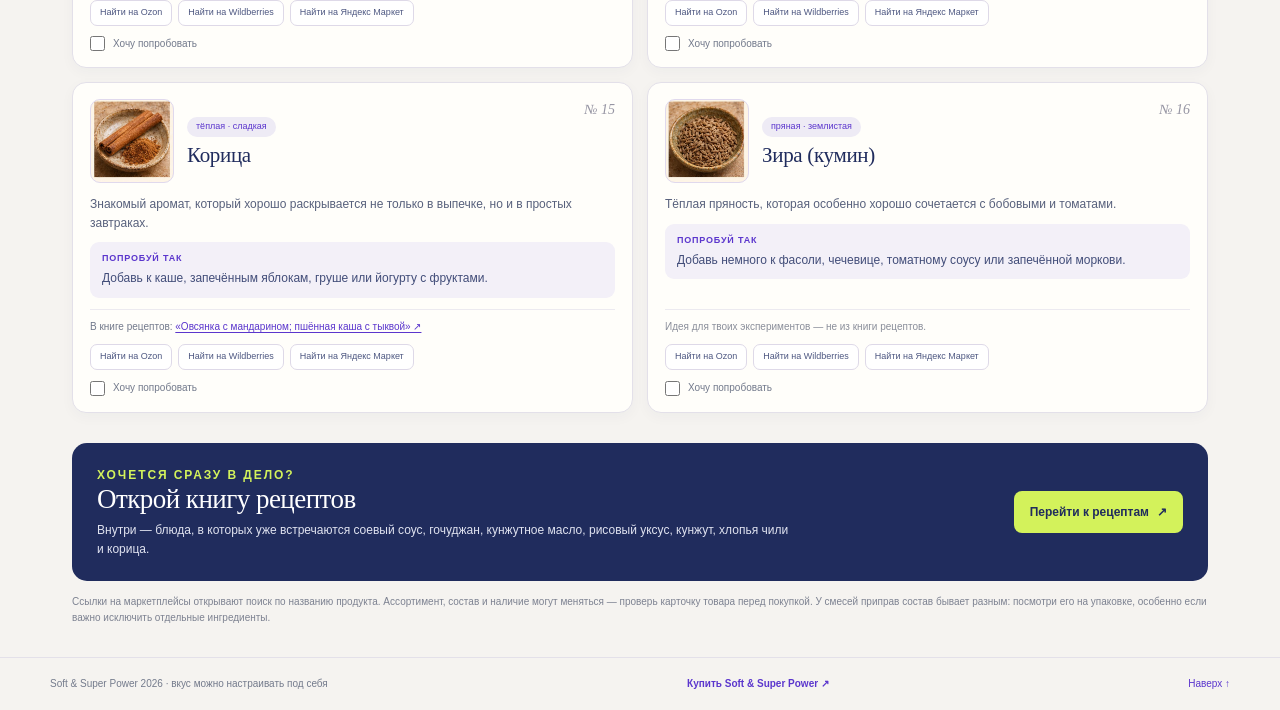
==== commit be974581: "Restore photos on hero shelf" ====
--- a/spices/index.html
+++ b/spices/index.html
@@ -33,7 +33,7 @@
 .shelf-caption{font:italic 17px var(--serif);color:var(--ink);margin:0 0 13px}
 .shelf-items{display:grid;grid-template-columns:repeat(4,minmax(0,1fr));gap:9px}
 .shelf-item{min-width:0;text-align:center;font-size:9px;line-height:1.2;color:#58617c}
-.shelf-item .mini-icon{width:100%;aspect-ratio:1;display:grid;place-items:center;background:var(--card);border:1px solid #e3e0e9;border-radius:10px;margin-bottom:6px}
+.shelf-item .mini-icon{width:100%;aspect-ratio:1;display:grid;place-items:center;background-color:var(--card);border:1px solid #e3e0e9;border-radius:10px;margin-bottom:6px}
 .mini-icon{display:block;width:100%;aspect-ratio:1;background-image:url("spice-shelf-grid.jpg");background-repeat:no-repeat;background-size:400% 400%;border-radius:8px}
 .shelf-board{height:9px;border-radius:0 0 5px 5px;background:var(--purple);margin:9px -5px 0;box-shadow:0 4px 0 #d4c9ed}
 .callout{background:#ece7f5;border:1px solid #e0d9ed;border-radius:13px;padding:15px 18px;margin:20px 0 31px;display:flex;align-items:flex-start;gap:12px;color:#58617c}
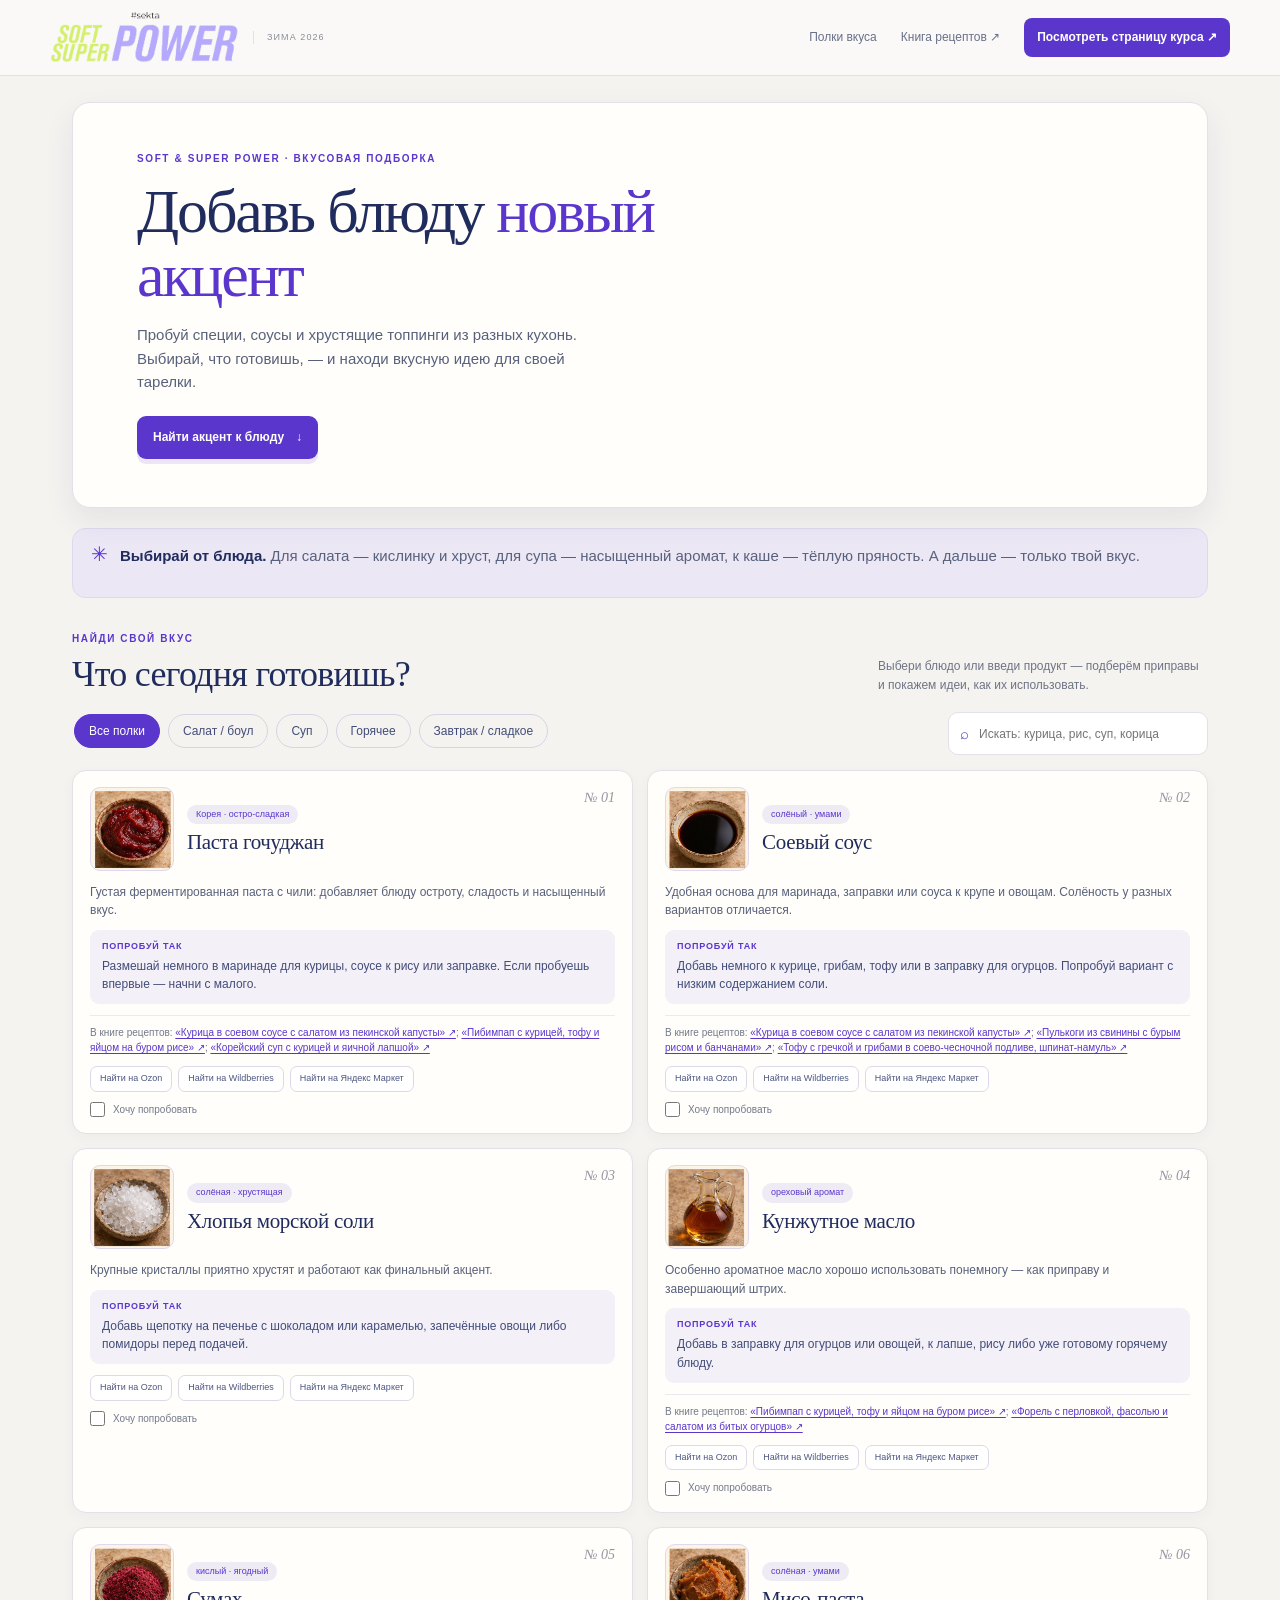
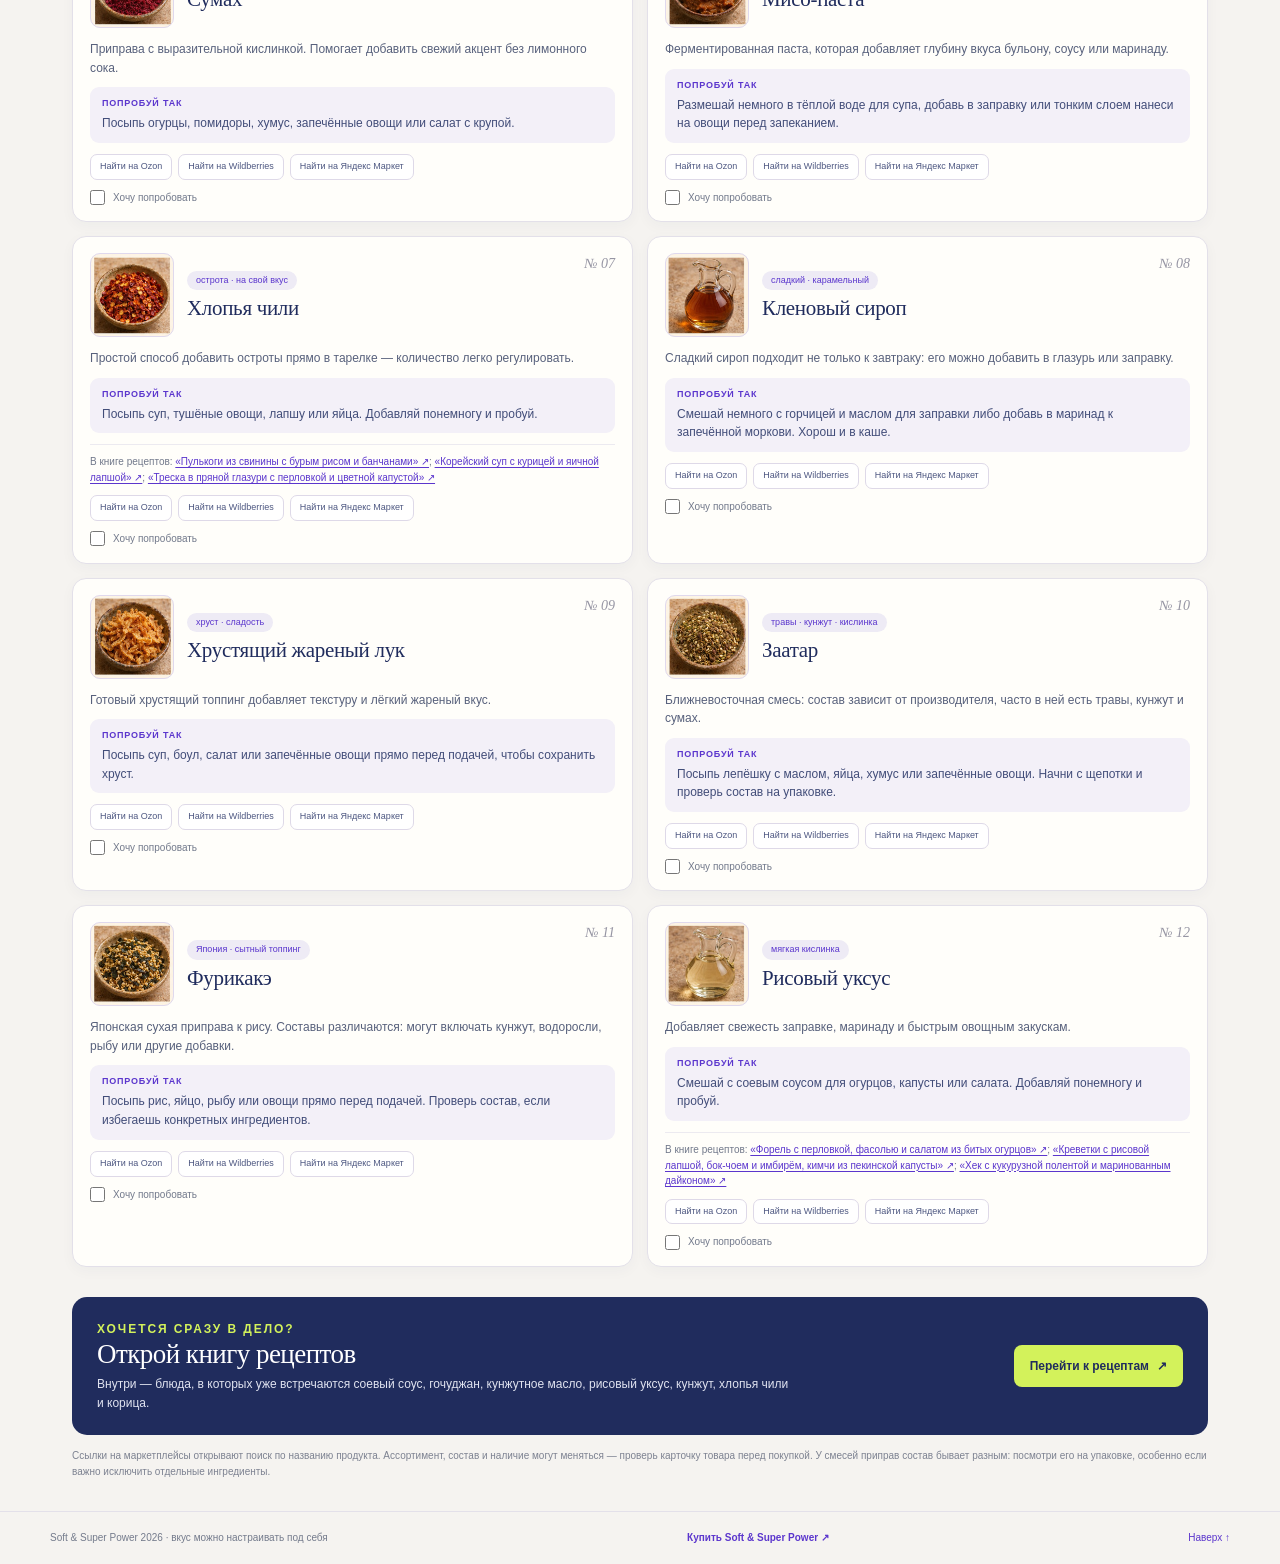
==== commit 55918b2c: "Refine spice guide and recipe links" ====
--- a/spices/index.html
+++ b/spices/index.html
@@ -14,12 +14,12 @@
 a{color:inherit}
 .topbar{min-height:76px;display:flex;align-items:center;justify-content:space-between;gap:18px;padding:10px max(22px,calc((100vw - 1180px)/2));border-bottom:1px solid #e3e0e9;background:rgba(250,249,247,.96);position:sticky;top:0;z-index:5;backdrop-filter:blur(12px)}
 .brand{display:flex;align-items:center;gap:13px;text-decoration:none}
-.brand-logo{display:block;width:min(190px,40vw);height:auto;max-height:58px;object-fit:contain;background:#10162e;border-radius:5px;padding:4px}
+.brand-logo{display:block;width:min(190px,40vw);height:auto;max-height:58px;object-fit:contain;background:transparent;border-radius:0;padding:0}
 .brand-season{font-size:9px;letter-spacing:.12em;color:#8a8d99;border-left:1px solid var(--line);padding-left:13px;line-height:1.5}
 .topnav{display:flex;gap:24px;align-items:center}.topnav a{font-size:12px;text-decoration:none;color:#68718a}.topnav a:hover{color:var(--purple)}
 .topnav .course-link{background:var(--purple);color:white;border-radius:8px;padding:10px 13px;font-weight:700}.topnav .course-link:hover{background:#4526aa;color:white}
 .wrap{max-width:1180px;margin:0 auto;padding:0 22px}
-.hero{margin:26px auto 0;min-height:395px;border-radius:18px;overflow:hidden;position:relative;background:var(--card);border:1px solid #e3e0e9;box-shadow:var(--shadow);display:grid;grid-template-columns:1.1fr .9fr;align-items:stretch}
+.hero{margin:26px auto 0;min-height:395px;border-radius:18px;overflow:hidden;position:relative;background:var(--card);border:1px solid #e3e0e9;box-shadow:var(--shadow);display:grid;grid-template-columns:1fr;align-items:stretch}
 .hero-copy{padding:48px clamp(26px,5vw,64px);align-self:center}
 .eyebrow{font-size:10px;font-weight:700;letter-spacing:.16em;text-transform:uppercase;color:var(--purple);margin:0 0 12px}
 h1,h2,h3,p{margin-top:0}
@@ -108,13 +108,7 @@
 <p>Пробуй специи, соусы и хрустящие топпинги из разных кухонь. Выбирай, что готовишь, — и находи вкусную идею для своей тарелки.</p>
 <a class="market-cta" href="#shelves">Найти акцент к блюду <span aria-hidden="true">↓</span></a>
 </div>
-<div class="hero-display" role="group" aria-label="Приправы на полках">
-<div class="illustrated-shelf">
-<p class="shelf-caption">Для начала — четыре акцента</p>
-<div class="shelf-items" id="heroSpices"></div>
-<div class="shelf-board" aria-hidden="true"></div>
-</div>
-</div>
+
 </section>
 <div class="callout"><span class="spark" aria-hidden="true">✳</span><p><strong>Выбирай от блюда.</strong> Для салата — кислинку и хруст, для супа — насыщенный аромат, к каше — тёплую пряность. А дальше — только твой вкус.</p></div>
 <section id="shelves" aria-labelledby="shelf-title">
@@ -139,23 +133,23 @@
 <script>
 (function(){
 "use strict";
-var bookUrl="https://kseniajarikova.github.io/seasonka-winter-menu/#recipes";
+var bookUrl="https://kseniajarikova.github.io/seasonka-winter-menu/";
 var products=[
-{id:"gochujang",name:"Паста гочуджан",tag:"Корея · остро-сладкая",desc:"Густая ферментированная паста с чили: добавляет блюду остроту, сладость и насыщенный вкус.",try:"Размешай немного в маринаде для курицы, соусе к рису или заправке. Если пробуешь впервые — начни с малого.",cats:["hot","soup"],book:"Курица в соевом соусе; пибимпап с курицей; корейский суп с курицей"},
-{id:"soy",name:"Соевый соус",tag:"солёный · умами",desc:"Удобная основа для маринада, заправки или соуса к крупе и овощам. Солёность у разных вариантов отличается.",try:"Добавь немного к курице, грибам, тофу или в заправку для огурцов. Попробуй вариант с низким содержанием соли.",cats:["salad","hot","soup"],book:"Курица в соевом соусе; пулькоги; тофу с гречкой и грибами"},
+{id:"gochujang",name:"Паста гочуджан",tag:"Корея · остро-сладкая",desc:"Густая ферментированная паста с чили: добавляет блюду остроту, сладость и насыщенный вкус.",try:"Размешай немного в маринаде для курицы, соусе к рису или заправке. Если пробуешь впервые — начни с малого.",cats:["hot","soup"],book:[{title:"Курица в соевом соусе с салатом из пекинской капусты",id:"1-0-2"},{title:"Пибимпап с курицей, тофу и яйцом на буром рисе",id:"1-3-2"},{title:"Корейский суп с курицей и яичной лапшой",id:"1-4-2"}]},
+{id:"soy",name:"Соевый соус",tag:"солёный · умами",desc:"Удобная основа для маринада, заправки или соуса к крупе и овощам. Солёность у разных вариантов отличается.",try:"Добавь немного к курице, грибам, тофу или в заправку для огурцов. Попробуй вариант с низким содержанием соли.",cats:["salad","hot","soup"],book:[{title:"Курица в соевом соусе с салатом из пекинской капусты",id:"1-0-2"},{title:"Пулькоги из свинины с бурым рисом и банчанами",id:"1-2-2"},{title:"Тофу с гречкой и грибами в соево-чесночной подливе, шпинат-намуль",id:"2-6-2"}]},
 {id:"salt",name:"Хлопья морской соли",tag:"солёная · хрустящая",desc:"Крупные кристаллы приятно хрустят и работают как финальный акцент.",try:"Добавь щепотку на печенье с шоколадом или карамелью, запечённые овощи либо помидоры перед подачей.",cats:["sweet","salad","hot"],book:null},
-{id:"sesame-oil",name:"Кунжутное масло",tag:"ореховый аромат",desc:"Особенно ароматное масло хорошо использовать понемногу — как приправу и завершающий штрих.",try:"Добавь в заправку для огурцов или овощей, к лапше, рису либо уже готовому горячему блюду.",cats:["salad","hot","soup"],book:"Курица в соевом соусе; пибимпап; салат из битых огурцов"},
+{id:"sesame-oil",name:"Кунжутное масло",tag:"ореховый аромат",desc:"Особенно ароматное масло хорошо использовать понемногу — как приправу и завершающий штрих.",try:"Добавь в заправку для огурцов или овощей, к лапше, рису либо уже готовому горячему блюду.",cats:["salad","hot","soup"],book:[{title:"Пибимпап с курицей, тофу и яйцом на буром рисе",id:"1-3-2"},{title:"Форель с перловкой, фасолью и салатом из битых огурцов",id:"1-6-1"}]},
 {id:"sumac",name:"Сумах",tag:"кислый · ягодный",desc:"Приправа с выразительной кислинкой. Помогает добавить свежий акцент без лимонного сока.",try:"Посыпь огурцы, помидоры, хумус, запечённые овощи или салат с крупой.",cats:["salad","hot"],book:null},
 {id:"miso",name:"Мисо-паста",tag:"солёная · умами",desc:"Ферментированная паста, которая добавляет глубину вкуса бульону, соусу или маринаду.",try:"Размешай немного в тёплой воде для супа, добавь в заправку или тонким слоем нанеси на овощи перед запеканием.",cats:["soup","hot","salad"],book:null},
-{id:"chili",name:"Хлопья чили",tag:"острота · на свой вкус",desc:"Простой способ добавить остроты прямо в тарелке — количество легко регулировать.",try:"Посыпь суп, тушёные овощи, лапшу или яйца. Добавляй понемногу и пробуй.",cats:["soup","hot","salad"],book:"Пулькоги из свинины; корейский суп с курицей; треска в пряной глазури"},
+{id:"chili",name:"Хлопья чили",tag:"острота · на свой вкус",desc:"Простой способ добавить остроты прямо в тарелке — количество легко регулировать.",try:"Посыпь суп, тушёные овощи, лапшу или яйца. Добавляй понемногу и пробуй.",cats:["soup","hot","salad"],book:[{title:"Пулькоги из свинины с бурым рисом и банчанами",id:"1-2-2"},{title:"Корейский суп с курицей и яичной лапшой",id:"1-4-2"},{title:"Треска в пряной глазури с перловкой и цветной капустой",id:"2-3-2"}]},
 {id:"maple",name:"Кленовый сироп",tag:"сладкий · карамельный",desc:"Сладкий сироп подходит не только к завтраку: его можно добавить в глазурь или заправку.",try:"Смешай немного с горчицей и маслом для заправки либо добавь в маринад к запечённой моркови. Хорош и в каше.",cats:["sweet","salad","hot"],book:null},
 {id:"onion",name:"Хрустящий жареный лук",tag:"хруст · сладость",desc:"Готовый хрустящий топпинг добавляет текстуру и лёгкий жареный вкус.",try:"Посыпь суп, боул, салат или запечённые овощи прямо перед подачей, чтобы сохранить хруст.",cats:["soup","salad","hot"],book:null},
 {id:"zaatar",name:"Заатар",tag:"травы · кунжут · кислинка",desc:"Ближневосточная смесь: состав зависит от производителя, часто в ней есть травы, кунжут и сумах.",try:"Посыпь лепёшку с маслом, яйца, хумус или запечённые овощи. Начни с щепотки и проверь состав на упаковке.",cats:["salad","hot"],book:null},
 {id:"furikake",name:"Фурикакэ",tag:"Япония · сытный топпинг",desc:"Японская сухая приправа к рису. Составы различаются: могут включать кунжут, водоросли, рыбу или другие добавки.",try:"Посыпь рис, яйцо, рыбу или овощи прямо перед подачей. Проверь состав, если избегаешь конкретных ингредиентов.",cats:["hot","soup"],book:null},
-{id:"rice-vinegar",name:"Рисовый уксус",tag:"мягкая кислинка",desc:"Добавляет свежесть заправке, маринаду и быстрым овощным закускам.",try:"Смешай с соевым соусом для огурцов, капусты или салата. Добавляй понемногу и пробуй.",cats:["salad","hot","soup"],book:"Салат из битых огурцов; кимчи-стайл; маринованный дайкон"},
+{id:"rice-vinegar",name:"Рисовый уксус",tag:"мягкая кислинка",desc:"Добавляет свежесть заправке, маринаду и быстрым овощным закускам.",try:"Смешай с соевым соусом для огурцов, капусты или салата. Добавляй понемногу и пробуй.",cats:["salad","hot","soup"],book:[{title:"Форель с перловкой, фасолью и салатом из битых огурцов",id:"1-6-1"},{title:"Креветки с рисовой лапшой, бок-чоем и имбирём, кимчи из пекинской капусты",id:"3-2-2"},{title:"Хек с кукурузной полентой и маринованным дайконом",id:"2-6-1"}]},
 {id:"sesame",name:"Кунжут",tag:"ореховый · хрустящий",desc:"Семена дают текстуру и лёгкий ореховый вкус; их можно слегка подсушить на сухой сковороде.",try:"Посыпь салат, рис, лапшу, рыбу или готовые овощи.",cats:["salad","hot","soup"],book:"Курица в соевом соусе; пибимпап; салат из битых огурцов"},
 {id:"smoked-paprika",name:"Копчёная паприка",tag:"дымный · тёплый",desc:"Добавляет овощам и блюдам из бобовых заметную копчёную ноту.",try:"Попробуй в картофеле, фасоли, томатном супе или маринаде. Это отдельная идея: в книге используется обычная паприка.",cats:["hot","soup"],book:null},
-{id:"cinnamon",name:"Корица",tag:"тёплая · сладкая",desc:"Знакомый аромат, который хорошо раскрывается не только в выпечке, но и в простых завтраках.",try:"Добавь к каше, запечённым яблокам, груше или йогурту с фруктами.",cats:["sweet"],book:"Овсянка с мандарином; пшённая каша с тыквой"},
+{id:"cinnamon",name:"Корица",tag:"тёплая · сладкая",desc:"Знакомый аромат, который хорошо раскрывается не только в выпечке, но и в простых завтраках.",try:"Добавь к каше, запечённым яблокам, груше или йогурту с фруктами.",cats:["sweet"],book:[{title:"Овсянка с греческим йогуртом и мандарином",id:"1-0-0"},{title:"Пшённая каша с тыквой, скиром и яблоком",id:"1-2-0"}]},
 {id:"cumin",name:"Зира (кумин)",tag:"пряная · землистая",desc:"Тёплая пряность, которая особенно хорошо сочетается с бобовыми и томатами.",try:"Добавь немного к фасоли, чечевице, томатному соусу или запечённой моркови.",cats:["hot","soup"],book:null}
 ];
 var labels={all:"Что сегодня готовишь?",salad:"Идеи к салату или боулу",soup:"Идеи к супу",hot:"Идеи к горячему",sweet:"Идеи к завтраку и сладкому"};
@@ -180,10 +174,7 @@
 article.appendChild(top);
 article.appendChild(make("p",{className:"desc"},p.desc));
 var idea=make("div",{className:"try"});idea.appendChild(make("strong",{},"Попробуй так"));idea.appendChild(document.createTextNode(p.try));article.appendChild(idea);
-var ref=make("div",{className:"book-ref"});
-if(p.book){ref.appendChild(make("span",{},"В книге рецептов: "));var a=make("a",{href:bookUrl,target:"_blank",rel:"noopener"},"«"+p.book+"» ↗");ref.appendChild(a);}
-else ref.appendChild(make("span",{className:"idea"},"Идея для твоих экспериментов — не из книги рецептов."));
-article.appendChild(ref);
+if(p.book&&p.book.length){var ref=make("div",{className:"book-ref"});ref.appendChild(make("span",{},"В книге рецептов: "));p.book.forEach(function(recipe,i){if(i)ref.appendChild(document.createTextNode("; "));var a=make("a",{href:bookUrl+"#recipe-"+recipe.id,target:"_blank",rel:"noopener"},"«"+recipe.title+"» ↗");ref.appendChild(a);});article.appendChild(ref);}
 var actions=make("div",{className:"actions","aria-label":"Поиск товара на маркетплейсе"});
 [
 ["Ozon","https://www.ozon.ru/search/?text="],
@@ -197,15 +188,6 @@
 article.appendChild(label);return article;
 }
 products.forEach(function(p,i){cards.appendChild(createCard(p,i));});
-var heroSpices=document.getElementById("heroSpices");
-["gochujang","salt","sumac","cinnamon"].forEach(function(id){
-var p=products.find(function(item){return item.id===id;});
-if(!p)return;
-var item=document.createElement("div");item.className="shelf-item";
-var icon=document.createElement("span");icon.className="mini-icon";icon.setAttribute("aria-hidden","true");var heroIndex=products.indexOf(p);icon.style.backgroundPosition=((heroIndex%4)*100/3)+"% "+(Math.floor(heroIndex/4)*100/3)+"%";
-var label=document.createElement("span");label.textContent=({"gochujang":"Гочуджан","salt":"Морская соль","sumac":"Сумах","cinnamon":"Корица"})[id];
-item.appendChild(icon);item.appendChild(label);heroSpices.appendChild(item);
-});
 function renderFilter(filter){
 activeFilter=filter;var visible=0;var query=searchInput.value.trim().toLowerCase();
 Array.prototype.forEach.call(cards.querySelectorAll(".card"),function(card){
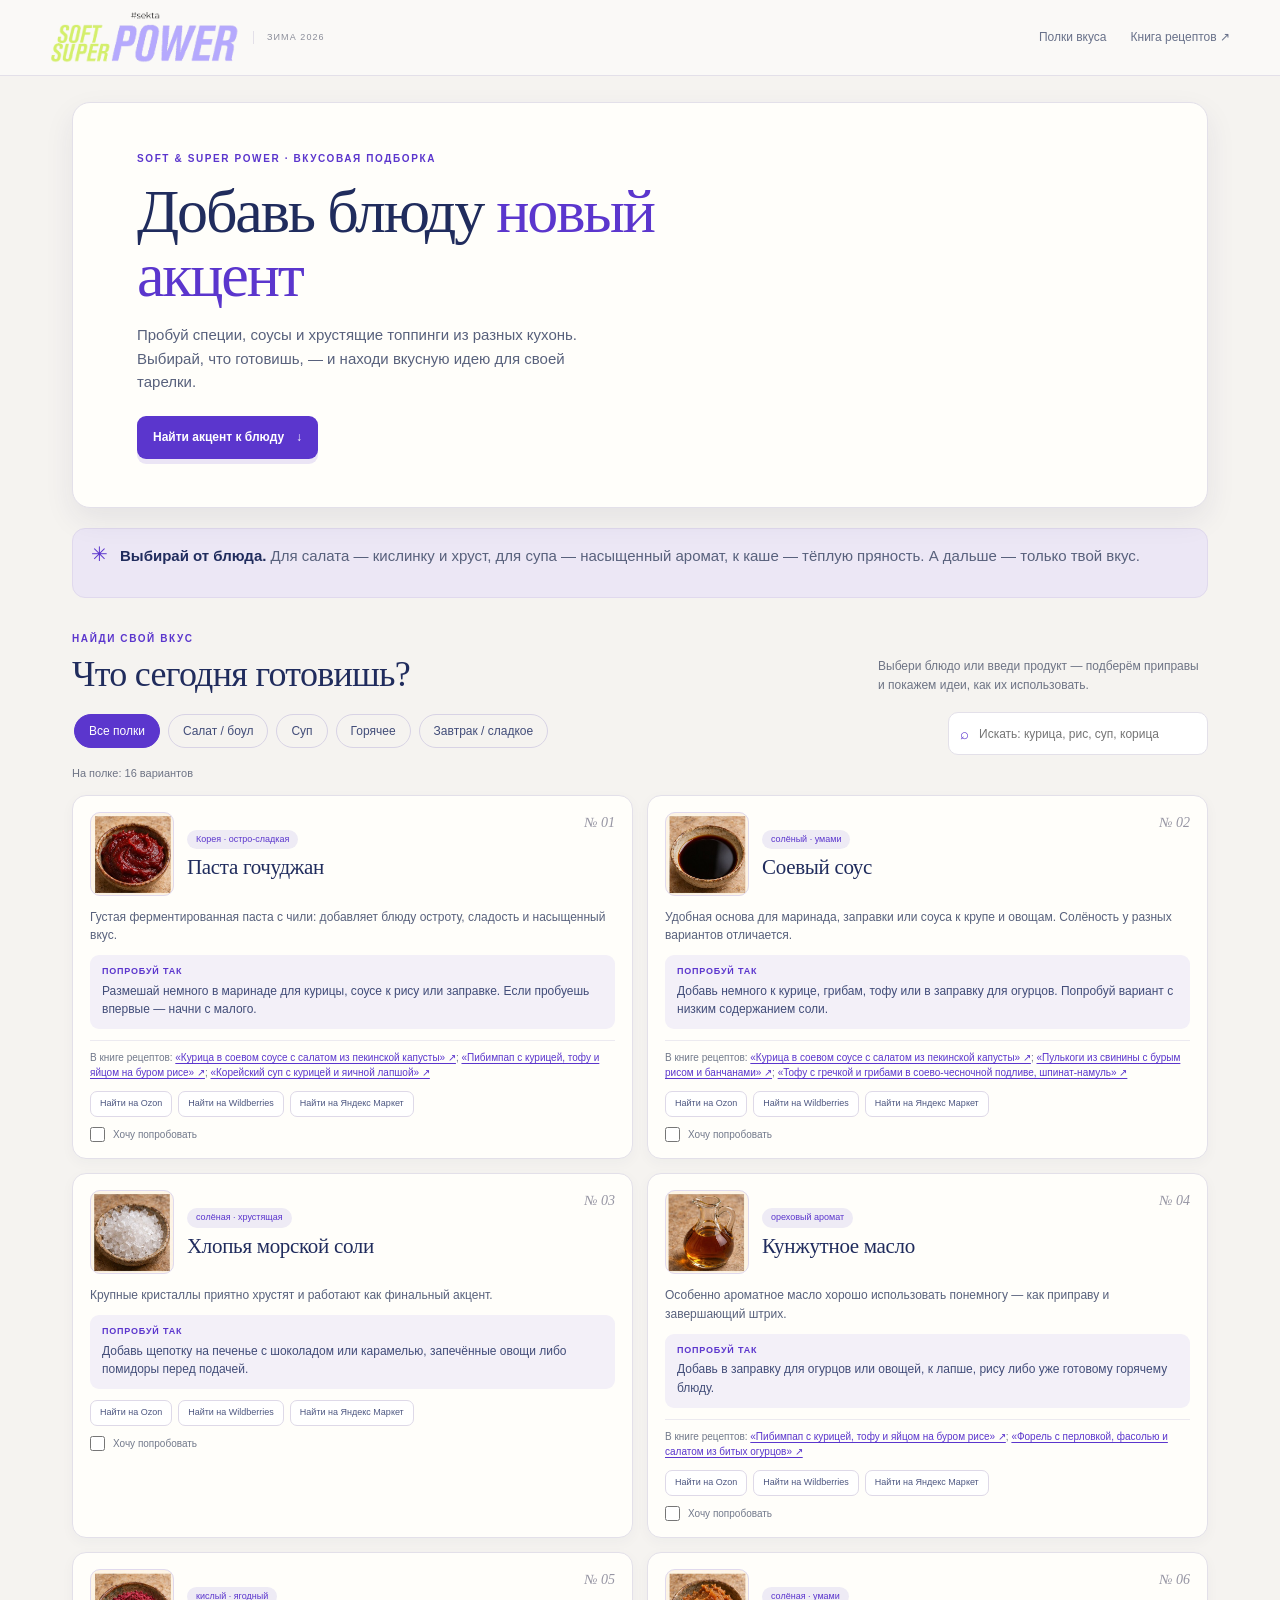
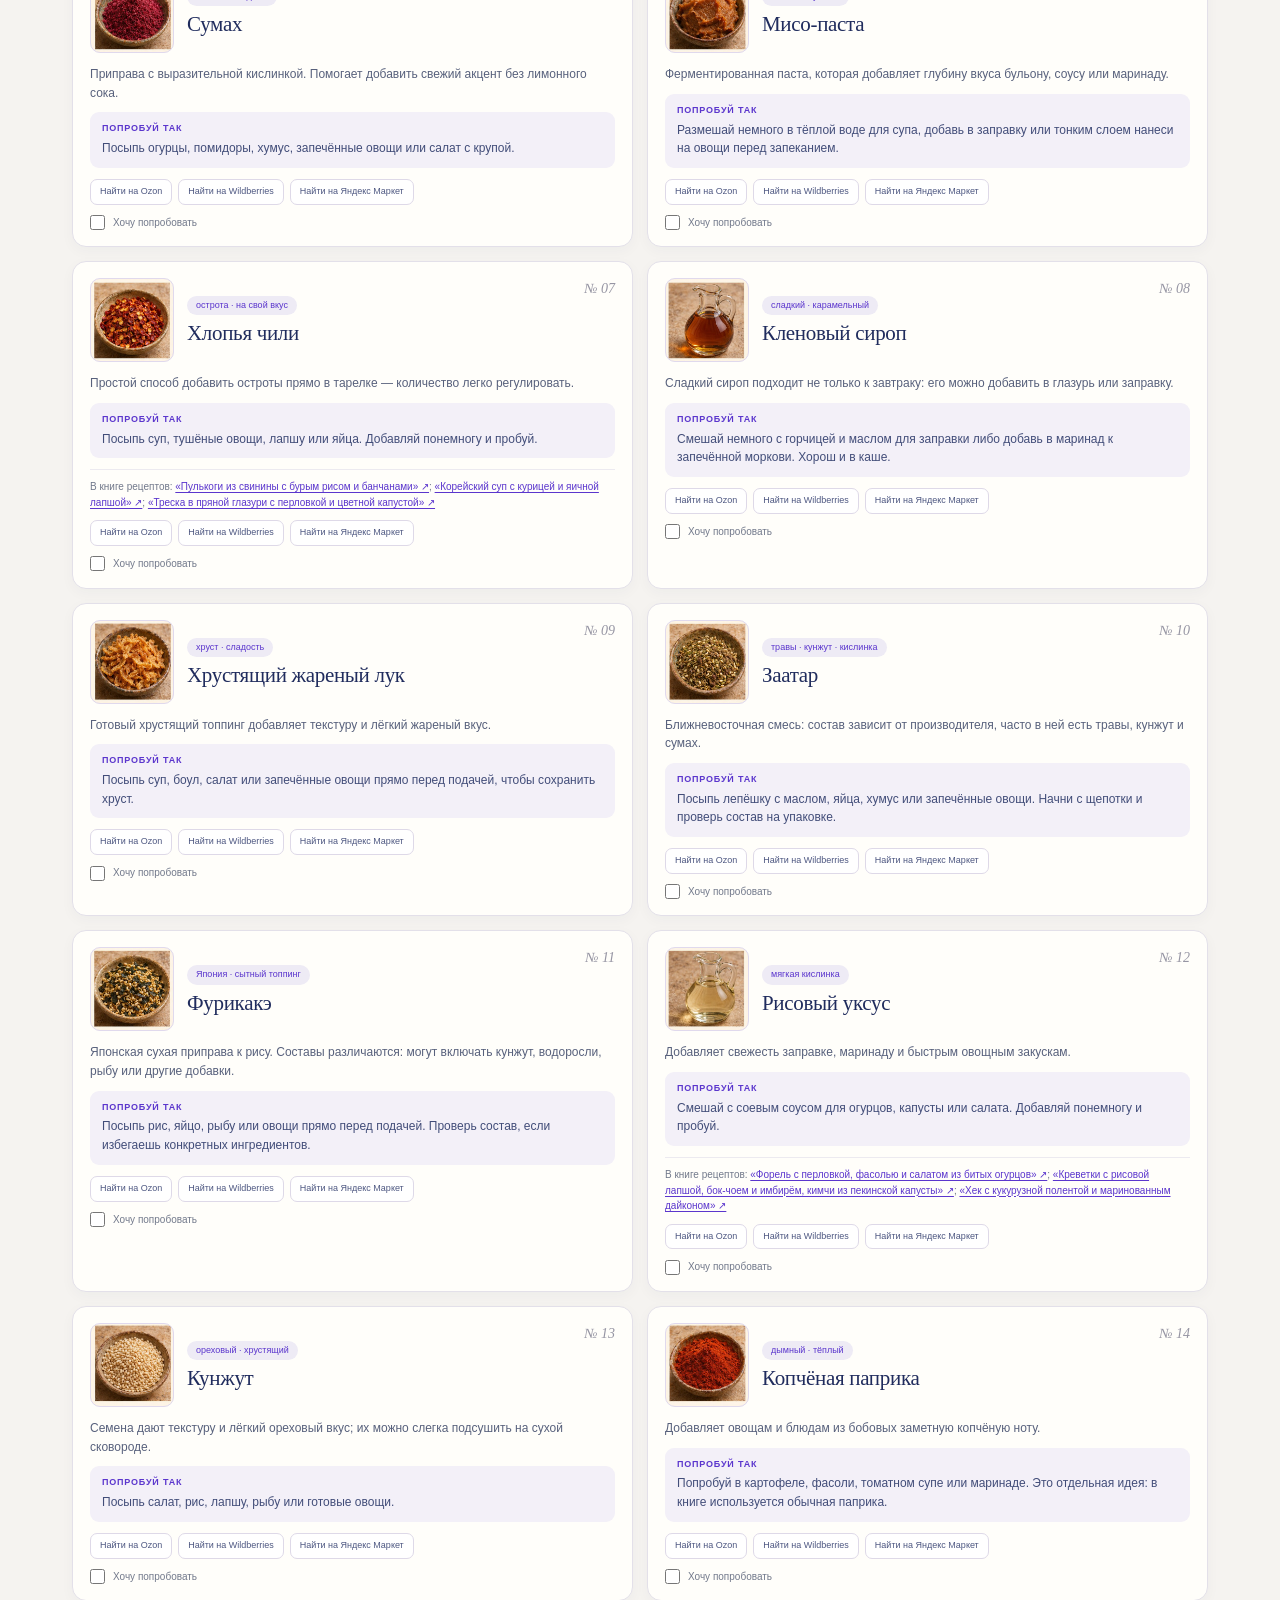
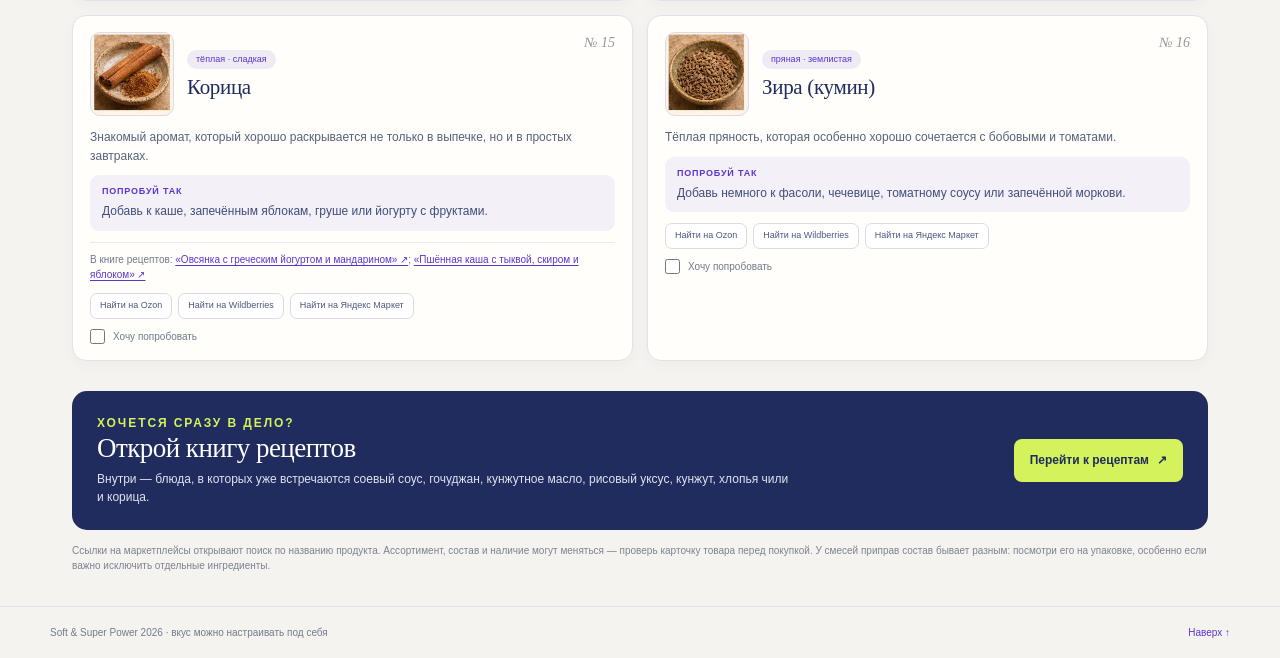
==== commit f1f0b90e: "Remove course CTAs and fix spice filters" ====
--- a/spices/index.html
+++ b/spices/index.html
@@ -97,7 +97,7 @@
 <span class="brand-season">ЗИМА 2026</span>
 </a>
 <nav class="topnav" aria-label="Основная навигация">
-<a href="#shelves">Полки вкуса</a><a href="https://kseniajarikova.github.io/seasonka-winter-menu/#recipes">Книга рецептов ↗</a><a class="course-link" href="https://sektaschool.ru/online/winterpower">Посмотреть страницу курса ↗</a>
+<a href="#shelves">Полки вкуса</a><a href="https://kseniajarikova.github.io/seasonka-winter-menu/#recipes">Книга рецептов ↗</a>
 </nav>
 </header>
 <main class="wrap">
@@ -129,7 +129,7 @@
 </section>
 <p class="note">Ссылки на маркетплейсы открывают поиск по названию продукта. Ассортимент, состав и наличие могут меняться — проверь карточку товара перед покупкой. У смесей приправ состав бывает разным: посмотри его на упаковке, особенно если важно исключить отдельные ингредиенты.</p>
 </main>
-<footer><span>Soft &amp; Super Power 2026 · вкус можно настраивать под себя</span><a class="footer-course" href="https://sektaschool.ru/online/winterpower">Купить Soft &amp; Super Power ↗</a><a href="#page-title">Наверх ↑</a></footer>
+<footer><span>Soft &amp; Super Power 2026 · вкус можно настраивать под себя</span><a href="#page-title">Наверх ↑</a></footer>
 <script>
 (function(){
 "use strict";
@@ -147,7 +147,7 @@
 {id:"zaatar",name:"Заатар",tag:"травы · кунжут · кислинка",desc:"Ближневосточная смесь: состав зависит от производителя, часто в ней есть травы, кунжут и сумах.",try:"Посыпь лепёшку с маслом, яйца, хумус или запечённые овощи. Начни с щепотки и проверь состав на упаковке.",cats:["salad","hot"],book:null},
 {id:"furikake",name:"Фурикакэ",tag:"Япония · сытный топпинг",desc:"Японская сухая приправа к рису. Составы различаются: могут включать кунжут, водоросли, рыбу или другие добавки.",try:"Посыпь рис, яйцо, рыбу или овощи прямо перед подачей. Проверь состав, если избегаешь конкретных ингредиентов.",cats:["hot","soup"],book:null},
 {id:"rice-vinegar",name:"Рисовый уксус",tag:"мягкая кислинка",desc:"Добавляет свежесть заправке, маринаду и быстрым овощным закускам.",try:"Смешай с соевым соусом для огурцов, капусты или салата. Добавляй понемногу и пробуй.",cats:["salad","hot","soup"],book:[{title:"Форель с перловкой, фасолью и салатом из битых огурцов",id:"1-6-1"},{title:"Креветки с рисовой лапшой, бок-чоем и имбирём, кимчи из пекинской капусты",id:"3-2-2"},{title:"Хек с кукурузной полентой и маринованным дайконом",id:"2-6-1"}]},
-{id:"sesame",name:"Кунжут",tag:"ореховый · хрустящий",desc:"Семена дают текстуру и лёгкий ореховый вкус; их можно слегка подсушить на сухой сковороде.",try:"Посыпь салат, рис, лапшу, рыбу или готовые овощи.",cats:["salad","hot","soup"],book:"Курица в соевом соусе; пибимпап; салат из битых огурцов"},
+{id:"sesame",name:"Кунжут",tag:"ореховый · хрустящий",desc:"Семена дают текстуру и лёгкий ореховый вкус; их можно слегка подсушить на сухой сковороде.",try:"Посыпь салат, рис, лапшу, рыбу или готовые овощи.",cats:["salad","hot","soup"],book:null},
 {id:"smoked-paprika",name:"Копчёная паприка",tag:"дымный · тёплый",desc:"Добавляет овощам и блюдам из бобовых заметную копчёную ноту.",try:"Попробуй в картофеле, фасоли, томатном супе или маринаде. Это отдельная идея: в книге используется обычная паприка.",cats:["hot","soup"],book:null},
 {id:"cinnamon",name:"Корица",tag:"тёплая · сладкая",desc:"Знакомый аромат, который хорошо раскрывается не только в выпечке, но и в простых завтраках.",try:"Добавь к каше, запечённым яблокам, груше или йогурту с фруктами.",cats:["sweet"],book:[{title:"Овсянка с греческим йогуртом и мандарином",id:"1-0-0"},{title:"Пшённая каша с тыквой, скиром и яблоком",id:"1-2-0"}]},
 {id:"cumin",name:"Зира (кумин)",tag:"пряная · землистая",desc:"Тёплая пряность, которая особенно хорошо сочетается с бобовыми и томатами.",try:"Добавь немного к фасоли, чечевице, томатному соусу или запечённой моркови.",cats:["hot","soup"],book:null}
